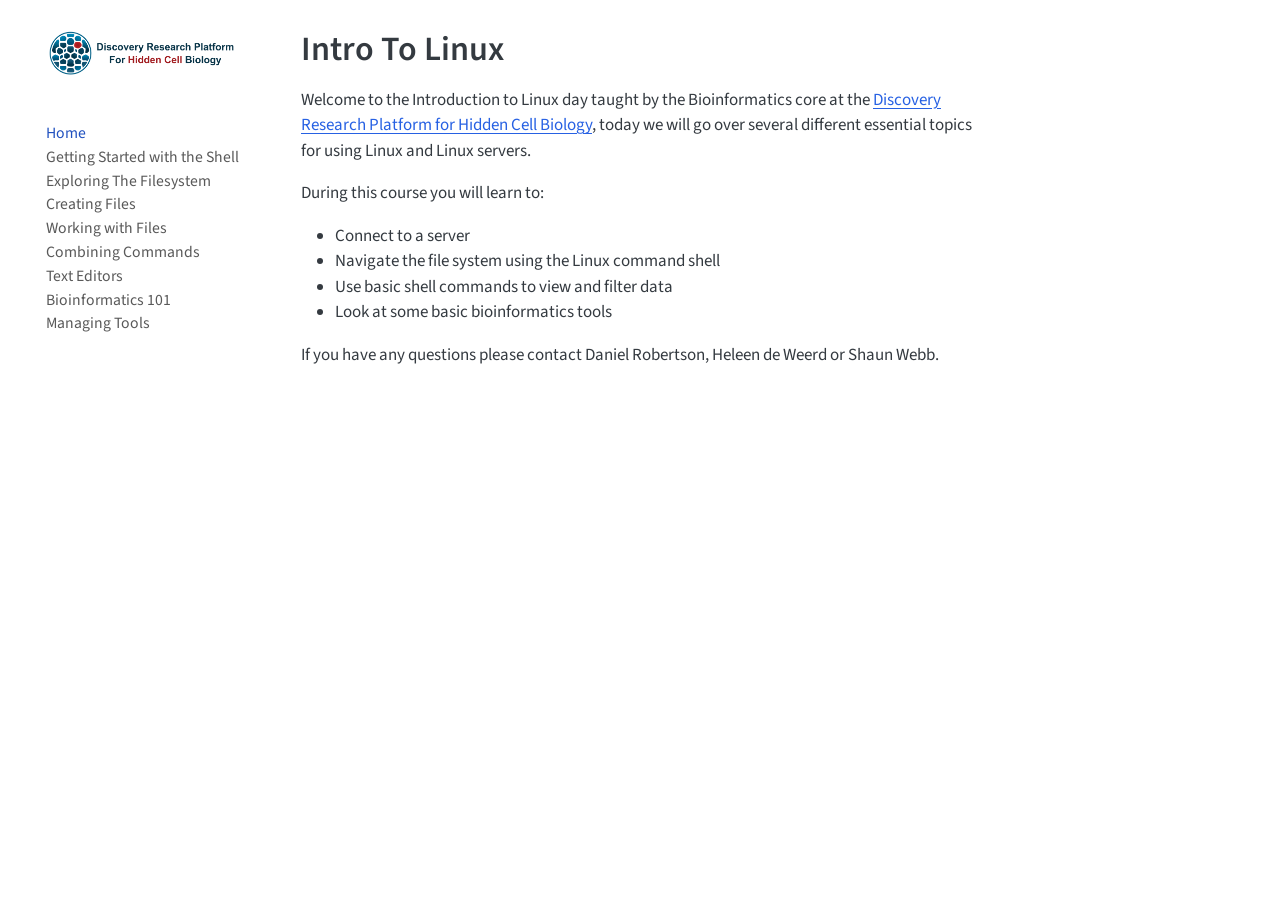
==== docs/index.html @ 67fffc0b "Initial commit" ====
<!DOCTYPE html>
<html xmlns="http://www.w3.org/1999/xhtml" lang="en" xml:lang="en"><head>

<meta charset="utf-8">
<meta name="generator" content="quarto-1.9.38">

<meta name="viewport" content="width=device-width, initial-scale=1.0, user-scalable=yes">


<title>Intro To Linux – Introduction to Linux</title>
<style>
/* Default styles provided by pandoc.
** See https://pandoc.org/MANUAL.html#variables-for-html for config info.
*/
code{white-space: pre-wrap;}
span.smallcaps{font-variant: small-caps;}
div.columns{display: flex; gap: min(4vw, 1.5em);}
div.column{flex: auto; overflow-x: auto;}
div.hanging-indent{margin-left: 1.5em; text-indent: -1.5em;}
ul.task-list{list-style: none;}
ul.task-list li input[type="checkbox"] {
  width: 0.8em;
  margin: 0 0.8em 0.2em -1em; /* quarto-specific, see https://github.com/quarto-dev/quarto-cli/issues/4556 */ 
  vertical-align: middle;
}
</style>


<script src="site_libs/quarto-nav/quarto-nav.js"></script>
<script src="site_libs/quarto-nav/headroom.min.js"></script>
<script src="site_libs/clipboard/clipboard.min.js"></script>
<script src="site_libs/quarto-search/autocomplete.umd.js"></script>
<script src="site_libs/quarto-search/fuse.min.js"></script>
<script src="site_libs/quarto-search/quarto-search.js"></script>
<meta name="quarto:offset" content="./">
<link href="./images/DRP_banner_transparent2.png" rel="icon" type="image/png">
<script src="site_libs/quarto-html/quarto.js" type="module"></script>
<script src="site_libs/quarto-html/tabsets/tabsets.js" type="module"></script>
<script src="site_libs/quarto-html/popper.min.js"></script>
<script src="site_libs/quarto-html/tippy.umd.min.js"></script>
<script src="site_libs/quarto-html/anchor.min.js"></script>
<link href="site_libs/quarto-html/tippy.css" rel="stylesheet">
<link href="site_libs/quarto-html/quarto-syntax-highlighting-15634bcf2e68342d4ad2dfa704d543f6.css" rel="stylesheet" class="quarto-color-scheme" id="quarto-text-highlighting-styles">
<link href="site_libs/quarto-html/quarto-syntax-highlighting-dark-0a6b7249c26820e032cb0bd839ff02b1.css" rel="stylesheet" class="quarto-color-scheme quarto-color-alternate" id="quarto-text-highlighting-styles">
<link href="site_libs/quarto-html/quarto-syntax-highlighting-15634bcf2e68342d4ad2dfa704d543f6.css" rel="stylesheet" class="quarto-color-scheme-extra" id="quarto-text-highlighting-styles">
<script src="site_libs/bootstrap/bootstrap.min.js"></script>
<link href="site_libs/bootstrap/bootstrap-icons.css" rel="stylesheet">
<link href="site_libs/bootstrap/bootstrap-158031087360bce0ff56dc785ce39e06.min.css" rel="stylesheet" append-hash="true" class="quarto-color-scheme" id="quarto-bootstrap" data-mode="light">
<link href="site_libs/bootstrap/bootstrap-dark-158031087360bce0ff56dc785ce39e06.min.css" rel="stylesheet" append-hash="true" class="quarto-color-scheme quarto-color-alternate" id="quarto-bootstrap" data-mode="light">
<link href="site_libs/bootstrap/bootstrap-158031087360bce0ff56dc785ce39e06.min.css" rel="stylesheet" append-hash="true" class="quarto-color-scheme-extra" id="quarto-bootstrap" data-mode="light">
<script id="quarto-search-options" type="application/json">{
  "location": "sidebar",
  "copy-button": false,
  "collapse-after": 3,
  "panel-placement": "start",
  "type": "textbox",
  "limit": 50,
  "keyboard-shortcut": [
    "f",
    "/",
    "s"
  ],
  "show-item-context": false,
  "language": {
    "search-no-results-text": "No results",
    "search-matching-documents-text": "matching documents",
    "search-copy-link-title": "Copy link to search",
    "search-hide-matches-text": "Hide additional matches",
    "search-more-match-text": "more match in this document",
    "search-more-matches-text": "more matches in this document",
    "search-clear-button-title": "Clear",
    "search-text-placeholder": "",
    "search-detached-cancel-button-title": "Cancel",
    "search-submit-button-title": "Submit",
    "search-label": "Search"
  }
}</script>


<link rel="stylesheet" href="challengestyles.css">
</head>

<body class="nav-sidebar floating quarto-light">

<div id="quarto-search-results"></div>
  <header id="quarto-header" class="headroom fixed-top">
  <nav class="quarto-secondary-nav">
    <div class="container-fluid d-flex">
      <button type="button" class="quarto-btn-toggle btn" data-bs-toggle="collapse" role="button" data-bs-target=".quarto-sidebar-collapse-item" aria-controls="quarto-sidebar" aria-expanded="false" aria-label="Toggle sidebar navigation" onclick="if (window.quartoToggleHeadroom) { window.quartoToggleHeadroom(); }">
        <i class="bi bi-layout-text-sidebar-reverse"></i>
      </button>
        <nav class="quarto-page-breadcrumbs" aria-label="breadcrumb"><ol class="breadcrumb"><li class="breadcrumb-item"><a href="./index.html">Home</a></li></ol></nav>
        <a class="flex-grow-1" role="navigation" data-bs-toggle="collapse" data-bs-target=".quarto-sidebar-collapse-item" aria-controls="quarto-sidebar" aria-expanded="false" aria-label="Toggle sidebar navigation" onclick="if (window.quartoToggleHeadroom) { window.quartoToggleHeadroom(); }">      
        </a>
      <button type="button" class="btn quarto-search-button" aria-label="Search" onclick="window.quartoOpenSearch();">
        <i class="bi bi-search"></i>
      </button>
    </div>
  </nav>
</header>
<!-- content -->
<div id="quarto-content" class="quarto-container page-columns page-rows-contents page-layout-article">
<!-- sidebar -->
  <nav id="quarto-sidebar" class="sidebar collapse collapse-horizontal quarto-sidebar-collapse-item sidebar-navigation floating overflow-auto">
    <div class="pt-lg-2 mt-2 text-left sidebar-header">
      <a href="./index.html" class="sidebar-logo-link">
      <img src="./images/DRP_banner_transparent2.png" alt="" class="sidebar-logo light-content py-0 d-lg-inline d-none">
      <img src="./images/DRP_banner_transparent2.png" alt="" class="sidebar-logo dark-content py-0 d-lg-inline d-none">
      </a>
      </div>
        <div class="mt-2 flex-shrink-0 align-items-center">
        <div class="sidebar-search">
        <div id="quarto-search" class="" title="Search"></div>
        </div>
        </div>
    <div class="sidebar-menu-container"> 
    <ul class="list-unstyled mt-1">
        <li class="sidebar-item">
  <div class="sidebar-item-container"> 
  <a href="./index.html" class="sidebar-item-text sidebar-link active">
 <span class="menu-text">Home</span></a>
  </div>
</li>
        <li class="sidebar-item">
  <div class="sidebar-item-container"> 
  <a href="./01_Shell.html" class="sidebar-item-text sidebar-link">
 <span class="menu-text">Getting Started with the Shell</span></a>
  </div>
</li>
        <li class="sidebar-item">
  <div class="sidebar-item-container"> 
  <a href="./02_Exploration.html" class="sidebar-item-text sidebar-link">
 <span class="menu-text">Exploring The Filesystem</span></a>
  </div>
</li>
        <li class="sidebar-item">
  <div class="sidebar-item-container"> 
  <a href="./03_Creation.html" class="sidebar-item-text sidebar-link">
 <span class="menu-text">Creating Files</span></a>
  </div>
</li>
        <li class="sidebar-item">
  <div class="sidebar-item-container"> 
  <a href="./04_Files.html" class="sidebar-item-text sidebar-link">
 <span class="menu-text">Working with Files</span></a>
  </div>
</li>
        <li class="sidebar-item">
  <div class="sidebar-item-container"> 
  <a href="./05_Combination.html" class="sidebar-item-text sidebar-link">
 <span class="menu-text">Combining Commands</span></a>
  </div>
</li>
        <li class="sidebar-item">
  <div class="sidebar-item-container"> 
  <a href="./05.5_Text_editors.html" class="sidebar-item-text sidebar-link">
 <span class="menu-text">Text Editors</span></a>
  </div>
</li>
        <li class="sidebar-item">
  <div class="sidebar-item-container"> 
  <a href="./06_Bioinformatics.html" class="sidebar-item-text sidebar-link">
 <span class="menu-text">Bioinformatics 101</span></a>
  </div>
</li>
        <li class="sidebar-item">
  <div class="sidebar-item-container"> 
  <a href="./07_Installation.html" class="sidebar-item-text sidebar-link">
 <span class="menu-text">Managing Tools</span></a>
  </div>
</li>
    </ul>
    </div>
</nav>
<div id="quarto-sidebar-glass" class="quarto-sidebar-collapse-item" data-bs-toggle="collapse" data-bs-target=".quarto-sidebar-collapse-item"></div>
<!-- margin-sidebar -->
    <div id="quarto-margin-sidebar" class="sidebar margin-sidebar zindex-bottom">
        
    </div>
<!-- main -->
<main class="content" id="quarto-document-content">

<header id="title-block-header" class="quarto-title-block default">
<div class="quarto-title">
<h1 class="title">Intro To Linux</h1>
</div>



<div class="quarto-title-meta">

    
  
    
  </div>
  


</header>


<p>Welcome to the Introduction to Linux day taught by the Bioinformatics core at the <a href="https://biology.ed.ac.uk/drp">Discovery Research Platform for Hidden Cell Biology</a>, today we will go over several different essential topics for using Linux and Linux servers.</p>
<p>During this course you will learn to:</p>
<ul>
<li>Connect to a server</li>
<li>Navigate the file system using the Linux command shell</li>
<li>Use basic shell commands to view and filter data</li>
<li>Look at some basic bioinformatics tools</li>
</ul>
<p>If you have any questions please contact Daniel Robertson, Heleen de Weerd or Shaun Webb.</p>



</main> <!-- /main -->
<script id="quarto-html-after-body" type="application/javascript">
  window.document.addEventListener("DOMContentLoaded", function (event) {
    const icon = "";
    const anchorJS = new window.AnchorJS();
    anchorJS.options = {
      placement: 'right',
      icon: icon
    };
    anchorJS.add('.anchored');
    const isCodeAnnotation = (el) => {
      for (const clz of el.classList) {
        if (clz.startsWith('code-annotation-')) {                     
          return true;
        }
      }
      return false;
    }
    const onCopySuccess = function(e) {
      // button target
      const button = e.trigger;
      // don't keep focus
      button.blur();
      // flash "checked"
      button.classList.add('code-copy-button-checked');
      var currentTitle = button.getAttribute("title");
      button.setAttribute("title", "Copied!");
      let tooltip;
      if (window.bootstrap) {
        button.setAttribute("data-bs-toggle", "tooltip");
        button.setAttribute("data-bs-placement", "left");
        button.setAttribute("data-bs-title", "Copied!");
        tooltip = new bootstrap.Tooltip(button, 
          { trigger: "manual", 
            customClass: "code-copy-button-tooltip",
            offset: [0, -8]});
        tooltip.show();    
      }
      setTimeout(function() {
        if (tooltip) {
          tooltip.hide();
          button.removeAttribute("data-bs-title");
          button.removeAttribute("data-bs-toggle");
          button.removeAttribute("data-bs-placement");
        }
        button.setAttribute("title", currentTitle);
        button.classList.remove('code-copy-button-checked');
      }, 1000);
      // clear code selection
      e.clearSelection();
    }
    const getTextToCopy = function(trigger) {
      const outerScaffold = trigger.parentElement.cloneNode(true);
      const codeEl = outerScaffold.querySelector('code');
      for (const childEl of codeEl.children) {
        if (isCodeAnnotation(childEl)) {
          childEl.remove();
        }
      }
      return codeEl.innerText;
    }
    const clipboard = new window.ClipboardJS('.code-copy-button:not([data-in-quarto-modal])', {
      text: getTextToCopy
    });
    clipboard.on('success', onCopySuccess);
    if (window.document.getElementById('quarto-embedded-source-code-modal')) {
      const clipboardModal = new window.ClipboardJS('.code-copy-button[data-in-quarto-modal]', {
        text: getTextToCopy,
        container: window.document.getElementById('quarto-embedded-source-code-modal')
      });
      clipboardModal.on('success', onCopySuccess);
    }
      var localhostRegex = new RegExp(/^(?:http|https):\/\/localhost\:?[0-9]*\//);
      var mailtoRegex = new RegExp(/^mailto:/);
        var filterRegex = new RegExp('/' + window.location.host + '/');
      var isInternal = (href) => {
          return filterRegex.test(href) || localhostRegex.test(href) || mailtoRegex.test(href);
      }
      // Inspect non-navigation links and adorn them if external
     var links = window.document.querySelectorAll('a[href]:not(.nav-link):not(.navbar-brand):not(.toc-action):not(.sidebar-link):not(.sidebar-item-toggle):not(.pagination-link):not(.no-external):not([aria-hidden]):not(.dropdown-item):not(.quarto-navigation-tool):not(.about-link)');
      for (var i=0; i<links.length; i++) {
        const link = links[i];
        if (!isInternal(link.href)) {
          // undo the damage that might have been done by quarto-nav.js in the case of
          // links that we want to consider external
          if (link.dataset.originalHref !== undefined) {
            link.href = link.dataset.originalHref;
          }
            // target, if specified
            link.setAttribute("target", "_blank");
            if (link.getAttribute("rel") === null) {
              link.setAttribute("rel", "noopener");
            }
        }
      }
    function tippyHover(el, contentFn, onTriggerFn, onUntriggerFn) {
      const config = {
        allowHTML: true,
        maxWidth: 500,
        delay: 100,
        arrow: false,
        appendTo: function(el) {
            return el.parentElement;
        },
        interactive: true,
        interactiveBorder: 10,
        theme: 'quarto',
        placement: 'bottom-start',
      };
      if (contentFn) {
        config.content = contentFn;
      }
      if (onTriggerFn) {
        config.onTrigger = onTriggerFn;
      }
      if (onUntriggerFn) {
        config.onUntrigger = onUntriggerFn;
      }
      window.tippy(el, config); 
    }
    const noterefs = window.document.querySelectorAll('a[role="doc-noteref"]');
    for (var i=0; i<noterefs.length; i++) {
      const ref = noterefs[i];
      tippyHover(ref, function() {
        // use id or data attribute instead here
        let href = ref.getAttribute('data-footnote-href') || ref.getAttribute('href');
        try { href = new URL(href).hash; } catch {}
        const id = href.replace(/^#\/?/, "");
        const note = window.document.getElementById(id);
        if (note) {
          return note.innerHTML;
        } else {
          return "";
        }
      });
    }
    const xrefs = window.document.querySelectorAll('a.quarto-xref');
    const processXRef = (id, note) => {
      // Strip column container classes
      const stripColumnClz = (el) => {
        el.classList.remove("page-full", "page-columns");
        if (el.children) {
          for (const child of el.children) {
            stripColumnClz(child);
          }
        }
      }
      stripColumnClz(note)
      if (id === null || id.startsWith('sec-')) {
        // Special case sections, only their first couple elements
        const container = document.createElement("div");
        if (note.children && note.children.length > 2) {
          container.appendChild(note.children[0].cloneNode(true));
          for (let i = 1; i < note.children.length; i++) {
            const child = note.children[i];
            if (child.tagName === "P" && child.innerText === "") {
              continue;
            } else {
              container.appendChild(child.cloneNode(true));
              break;
            }
          }
          if (window.Quarto?.typesetMath) {
            window.Quarto.typesetMath(container);
          }
          return container.innerHTML
        } else {
          if (window.Quarto?.typesetMath) {
            window.Quarto.typesetMath(note);
          }
          return note.innerHTML;
        }
      } else {
        // Remove any anchor links if they are present
        const anchorLink = note.querySelector('a.anchorjs-link');
        if (anchorLink) {
          anchorLink.remove();
        }
        if (window.Quarto?.typesetMath) {
          window.Quarto.typesetMath(note);
        }
        if (note.classList.contains("callout")) {
          return note.outerHTML;
        } else {
          return note.innerHTML;
        }
      }
    }
    for (var i=0; i<xrefs.length; i++) {
      const xref = xrefs[i];
      tippyHover(xref, undefined, function(instance) {
        instance.disable();
        let url = xref.getAttribute('href');
        let hash = undefined; 
        if (url.startsWith('#')) {
          hash = url;
        } else {
          try { hash = new URL(url).hash; } catch {}
        }
        if (hash) {
          const id = hash.replace(/^#\/?/, "");
          const note = window.document.getElementById(id);
          if (note !== null) {
            try {
              const html = processXRef(id, note.cloneNode(true));
              instance.setContent(html);
            } finally {
              instance.enable();
              instance.show();
            }
          } else {
            // See if we can fetch this
            fetch(url.split('#')[0])
            .then(res => res.text())
            .then(html => {
              const parser = new DOMParser();
              const htmlDoc = parser.parseFromString(html, "text/html");
              const note = htmlDoc.getElementById(id);
              if (note !== null) {
                const html = processXRef(id, note);
                instance.setContent(html);
              } 
            }).finally(() => {
              instance.enable();
              instance.show();
            });
          }
        } else {
          // See if we can fetch a full url (with no hash to target)
          // This is a special case and we should probably do some content thinning / targeting
          fetch(url)
          .then(res => res.text())
          .then(html => {
            const parser = new DOMParser();
            const htmlDoc = parser.parseFromString(html, "text/html");
            const note = htmlDoc.querySelector('main.content');
            if (note !== null) {
              // This should only happen for chapter cross references
              // (since there is no id in the URL)
              // remove the first header
              if (note.children.length > 0 && note.children[0].tagName === "HEADER") {
                note.children[0].remove();
              }
              const html = processXRef(null, note);
              instance.setContent(html);
            } 
          }).finally(() => {
            instance.enable();
            instance.show();
          });
        }
      }, function(instance) {
      });
    }
        let selectedAnnoteEl;
        const selectorForAnnotation = ( cell, annotation) => {
          let cellAttr = 'data-code-cell="' + cell + '"';
          let lineAttr = 'data-code-annotation="' +  annotation + '"';
          const selector = 'span[' + cellAttr + '][' + lineAttr + ']';
          return selector;
        }
        const selectCodeLines = (annoteEl) => {
          const doc = window.document;
          const targetCell = annoteEl.getAttribute("data-target-cell");
          const targetAnnotation = annoteEl.getAttribute("data-target-annotation");
          const annoteSpan = window.document.querySelector(selectorForAnnotation(targetCell, targetAnnotation));
          const lines = annoteSpan.getAttribute("data-code-lines").split(",");
          const lineIds = lines.map((line) => {
            return targetCell + "-" + line;
          })
          let top = null;
          let height = null;
          let parent = null;
          if (lineIds.length > 0) {
              //compute the position of the single el (top and bottom and make a div)
              const el = window.document.getElementById(lineIds[0]);
              top = el.offsetTop;
              height = el.offsetHeight;
              parent = el.parentElement.parentElement;
            if (lineIds.length > 1) {
              const lastEl = window.document.getElementById(lineIds[lineIds.length - 1]);
              const bottom = lastEl.offsetTop + lastEl.offsetHeight;
              height = bottom - top;
            }
            if (top !== null && height !== null && parent !== null) {
              // cook up a div (if necessary) and position it 
              let div = window.document.getElementById("code-annotation-line-highlight");
              if (div === null) {
                div = window.document.createElement("div");
                div.setAttribute("id", "code-annotation-line-highlight");
                div.style.position = 'absolute';
                parent.appendChild(div);
              }
              div.style.top = top - 2 + "px";
              div.style.height = height + 4 + "px";
              div.style.left = 0;
              let gutterDiv = window.document.getElementById("code-annotation-line-highlight-gutter");
              if (gutterDiv === null) {
                gutterDiv = window.document.createElement("div");
                gutterDiv.setAttribute("id", "code-annotation-line-highlight-gutter");
                gutterDiv.style.position = 'absolute';
                const codeCell = window.document.getElementById(targetCell);
                const gutter = codeCell.querySelector('.code-annotation-gutter');
                gutter.appendChild(gutterDiv);
              }
              gutterDiv.style.top = top - 2 + "px";
              gutterDiv.style.height = height + 4 + "px";
            }
            selectedAnnoteEl = annoteEl;
          }
        };
        const unselectCodeLines = () => {
          const elementsIds = ["code-annotation-line-highlight", "code-annotation-line-highlight-gutter"];
          elementsIds.forEach((elId) => {
            const div = window.document.getElementById(elId);
            if (div) {
              div.remove();
            }
          });
          selectedAnnoteEl = undefined;
        };
          // Handle positioning of the toggle
      window.addEventListener(
        "resize",
        throttle(() => {
          elRect = undefined;
          if (selectedAnnoteEl) {
            selectCodeLines(selectedAnnoteEl);
          }
        }, 10)
      );
      function throttle(fn, ms) {
      let throttle = false;
      let timer;
        return (...args) => {
          if(!throttle) { // first call gets through
              fn.apply(this, args);
              throttle = true;
          } else { // all the others get throttled
              if(timer) clearTimeout(timer); // cancel #2
              timer = setTimeout(() => {
                fn.apply(this, args);
                timer = throttle = false;
              }, ms);
          }
        };
      }
        // Attach click handler to the DT
        const annoteDls = window.document.querySelectorAll('dt[data-target-cell]');
        for (const annoteDlNode of annoteDls) {
          annoteDlNode.addEventListener('click', (event) => {
            const clickedEl = event.target;
            if (clickedEl !== selectedAnnoteEl) {
              unselectCodeLines();
              const activeEl = window.document.querySelector('dt[data-target-cell].code-annotation-active');
              if (activeEl) {
                activeEl.classList.remove('code-annotation-active');
              }
              selectCodeLines(clickedEl);
              clickedEl.classList.add('code-annotation-active');
            } else {
              // Unselect the line
              unselectCodeLines();
              clickedEl.classList.remove('code-annotation-active');
            }
          });
        }
    const findCites = (el) => {
      const parentEl = el.parentElement;
      if (parentEl) {
        const cites = parentEl.dataset.cites;
        if (cites) {
          return {
            el,
            cites: cites.split(' ')
          };
        } else {
          return findCites(el.parentElement)
        }
      } else {
        return undefined;
      }
    };
    var bibliorefs = window.document.querySelectorAll('a[role="doc-biblioref"]');
    for (var i=0; i<bibliorefs.length; i++) {
      const ref = bibliorefs[i];
      const citeInfo = findCites(ref);
      if (citeInfo) {
        tippyHover(citeInfo.el, function() {
          var popup = window.document.createElement('div');
          citeInfo.cites.forEach(function(cite) {
            var citeDiv = window.document.createElement('div');
            citeDiv.classList.add('hanging-indent');
            citeDiv.classList.add('csl-entry');
            var biblioDiv = window.document.getElementById('ref-' + cite);
            if (biblioDiv) {
              citeDiv.innerHTML = biblioDiv.innerHTML;
            }
            popup.appendChild(citeDiv);
          });
          return popup.innerHTML;
        });
      }
    }
  });
  </script>
</div> <!-- /content -->




</body></html>
---- docs/site_libs/quarto-html/tippy.css ----
.tippy-box[data-animation=fade][data-state=hidden]{opacity:0}[data-tippy-root]{max-width:calc(100vw - 10px)}.tippy-box{position:relative;background-color:#333;color:#fff;border-radius:4px;font-size:14px;line-height:1.4;white-space:normal;outline:0;transition-property:transform,visibility,opacity}.tippy-box[data-placement^=top]>.tippy-arrow{bottom:0}.tippy-box[data-placement^=top]>.tippy-arrow:before{bottom:-7px;left:0;border-width:8px 8px 0;border-top-color:initial;transform-origin:center top}.tippy-box[data-placement^=bottom]>.tippy-arrow{top:0}.tippy-box[data-placement^=bottom]>.tippy-arrow:before{top:-7px;left:0;border-width:0 8px 8px;border-bottom-color:initial;transform-origin:center bottom}.tippy-box[data-placement^=left]>.tippy-arrow{right:0}.tippy-box[data-placement^=left]>.tippy-arrow:before{border-width:8px 0 8px 8px;border-left-color:initial;right:-7px;transform-origin:center left}.tippy-box[data-placement^=right]>.tippy-arrow{left:0}.tippy-box[data-placement^=right]>.tippy-arrow:before{left:-7px;border-width:8px 8px 8px 0;border-right-color:initial;transform-origin:center right}.tippy-box[data-inertia][data-state=visible]{transition-timing-function:cubic-bezier(.54,1.5,.38,1.11)}.tippy-arrow{width:16px;height:16px;color:#333}.tippy-arrow:before{content:"";position:absolute;border-color:transparent;border-style:solid}.tippy-content{position:relative;padding:5px 9px;z-index:1}
---- docs/site_libs/quarto-html/quarto-syntax-highlighting-15634bcf2e68342d4ad2dfa704d543f6.css ----
/* quarto syntax highlight colors */
:root {
  --quarto-hl-ot-color: #003B4F;
  --quarto-hl-at-color: #657422;
  --quarto-hl-ss-color: #20794D;
  --quarto-hl-an-color: #5E5E5E;
  --quarto-hl-fu-color: #4758AB;
  --quarto-hl-st-color: #20794D;
  --quarto-hl-cf-color: #003B4F;
  --quarto-hl-op-color: #5E5E5E;
  --quarto-hl-er-color: #AD0000;
  --quarto-hl-bn-color: #AD0000;
  --quarto-hl-al-color: #AD0000;
  --quarto-hl-va-color: #111111;
  --quarto-hl-bu-color: inherit;
  --quarto-hl-ex-color: inherit;
  --quarto-hl-pp-color: #AD0000;
  --quarto-hl-in-color: #5E5E5E;
  --quarto-hl-vs-color: #20794D;
  --quarto-hl-wa-color: #5E5E5E;
  --quarto-hl-do-color: #5E5E5E;
  --quarto-hl-im-color: #00769E;
  --quarto-hl-ch-color: #20794D;
  --quarto-hl-dt-color: #AD0000;
  --quarto-hl-fl-color: #AD0000;
  --quarto-hl-co-color: #5E5E5E;
  --quarto-hl-cv-color: #5E5E5E;
  --quarto-hl-cn-color: #8f5902;
  --quarto-hl-sc-color: #5E5E5E;
  --quarto-hl-dv-color: #AD0000;
  --quarto-hl-kw-color: #003B4F;
}

/* other quarto variables */
:root {
  --quarto-font-monospace: SFMono-Regular, Menlo, Monaco, Consolas, "Liberation Mono", "Courier New", monospace;
}

/* syntax highlight based on Pandoc's rules */
pre > code.sourceCode > span {
  color: #003B4F;
}

code.sourceCode > span {
  color: #003B4F;
}

div.sourceCode,
div.sourceCode pre.sourceCode {
  color: #003B4F;
}

/* Normal */
code span {
  color: #003B4F;
}

/* Alert */
code span.al {
  color: #AD0000;
  font-style: inherit;
}

/* Annotation */
code span.an {
  color: #5E5E5E;
  font-style: inherit;
}

/* Attribute */
code span.at {
  color: #657422;
  font-style: inherit;
}

/* BaseN */
code span.bn {
  color: #AD0000;
  font-style: inherit;
}

/* BuiltIn */
code span.bu {
  font-style: inherit;
}

/* ControlFlow */
code span.cf {
  color: #003B4F;
  font-weight: bold;
  font-style: inherit;
}

/* Char */
code span.ch {
  color: #20794D;
  font-style: inherit;
}

/* Constant */
code span.cn {
  color: #8f5902;
  font-style: inherit;
}

/* Comment */
code span.co {
  color: #5E5E5E;
  font-style: inherit;
}

/* CommentVar */
code span.cv {
  color: #5E5E5E;
  font-style: italic;
}

/* Documentation */
code span.do {
  color: #5E5E5E;
  font-style: italic;
}

/* DataType */
code span.dt {
  color: #AD0000;
  font-style: inherit;
}

/* DecVal */
code span.dv {
  color: #AD0000;
  font-style: inherit;
}

/* Error */
code span.er {
  color: #AD0000;
  font-style: inherit;
}

/* Extension */
code span.ex {
  font-style: inherit;
}

/* Float */
code span.fl {
  color: #AD0000;
  font-style: inherit;
}

/* Function */
code span.fu {
  color: #4758AB;
  font-style: inherit;
}

/* Import */
code span.im {
  color: #00769E;
  font-style: inherit;
}

/* Information */
code span.in {
  color: #5E5E5E;
  font-style: inherit;
}

/* Keyword */
code span.kw {
  color: #003B4F;
  font-weight: bold;
  font-style: inherit;
}

/* Operator */
code span.op {
  color: #5E5E5E;
  font-style: inherit;
}

/* Other */
code span.ot {
  color: #003B4F;
  font-style: inherit;
}

/* Preprocessor */
code span.pp {
  color: #AD0000;
  font-style: inherit;
}

/* SpecialChar */
code span.sc {
  color: #5E5E5E;
  font-style: inherit;
}

/* SpecialString */
code span.ss {
  color: #20794D;
  font-style: inherit;
}

/* String */
code span.st {
  color: #20794D;
  font-style: inherit;
}

/* Variable */
code span.va {
  color: #111111;
  font-style: inherit;
}

/* VerbatimString */
code span.vs {
  color: #20794D;
  font-style: inherit;
}

/* Warning */
code span.wa {
  color: #5E5E5E;
  font-style: italic;
}

.prevent-inlining {
  content: "</";
}

/*# sourceMappingURL=f23921c56f73e400b49028c9186a1aa0.css.map */
---- docs/site_libs/quarto-html/quarto-syntax-highlighting-dark-0a6b7249c26820e032cb0bd839ff02b1.css ----
/* quarto syntax highlight colors */
:root {
  --quarto-hl-al-color: #f07178;
  --quarto-hl-an-color: #d4d0ab;
  --quarto-hl-at-color: #00e0e0;
  --quarto-hl-bn-color: #d4d0ab;
  --quarto-hl-bu-color: #abe338;
  --quarto-hl-ch-color: #abe338;
  --quarto-hl-co-color: #f8f8f2;
  --quarto-hl-cv-color: #ffd700;
  --quarto-hl-cn-color: #ffd700;
  --quarto-hl-cf-color: #ffa07a;
  --quarto-hl-dt-color: #ffa07a;
  --quarto-hl-dv-color: #d4d0ab;
  --quarto-hl-do-color: #f8f8f2;
  --quarto-hl-er-color: #f07178;
  --quarto-hl-ex-color: #00e0e0;
  --quarto-hl-fl-color: #d4d0ab;
  --quarto-hl-fu-color: #ffa07a;
  --quarto-hl-im-color: #abe338;
  --quarto-hl-in-color: #d4d0ab;
  --quarto-hl-kw-color: #ffa07a;
  --quarto-hl-op-color: #ffa07a;
  --quarto-hl-ot-color: #00e0e0;
  --quarto-hl-pp-color: #dcc6e0;
  --quarto-hl-re-color: #00e0e0;
  --quarto-hl-sc-color: #abe338;
  --quarto-hl-ss-color: #abe338;
  --quarto-hl-st-color: #abe338;
  --quarto-hl-va-color: #00e0e0;
  --quarto-hl-vs-color: #abe338;
  --quarto-hl-wa-color: #dcc6e0;
}

/* other quarto variables */
:root {
  --quarto-font-monospace: SFMono-Regular, Menlo, Monaco, Consolas, "Liberation Mono", "Courier New", monospace;
}

/* syntax highlight based on Pandoc's rules */
pre > code.sourceCode > span {
  color: #f8f8f2;
}

code.sourceCode > span {
  color: #f8f8f2;
}

div.sourceCode,
div.sourceCode pre.sourceCode {
  color: #f8f8f2;
}

/* Normal */
code span {
  color: #f8f8f2;
}

/* Alert */
code span.al {
  color: #f07178;
}

/* Annotation */
code span.an {
  color: #d4d0ab;
}

/* Attribute */
code span.at {
  color: #00e0e0;
}

/* BaseN */
code span.bn {
  color: #d4d0ab;
}

/* BuiltIn */
code span.bu {
  color: #abe338;
}

/* ControlFlow */
code span.cf {
  font-weight: bold;
  color: #ffa07a;
}

/* Char */
code span.ch {
  color: #abe338;
}

/* Constant */
code span.cn {
  color: #ffd700;
}

/* Comment */
code span.co {
  font-style: italic;
  color: #f8f8f2;
}

/* CommentVar */
code span.cv {
  color: #ffd700;
}

/* Documentation */
code span.do {
  color: #f8f8f2;
}

/* DataType */
code span.dt {
  color: #ffa07a;
}

/* DecVal */
code span.dv {
  color: #d4d0ab;
}

/* Error */
code span.er {
  color: #f07178;
  text-decoration: underline;
}

/* Extension */
code span.ex {
  font-weight: bold;
  color: #00e0e0;
}

/* Float */
code span.fl {
  color: #d4d0ab;
}

/* Function */
code span.fu {
  color: #ffa07a;
}

/* Import */
code span.im {
  color: #abe338;
}

/* Information */
code span.in {
  color: #d4d0ab;
}

/* Keyword */
code span.kw {
  font-weight: bold;
  color: #ffa07a;
}

/* Operator */
code span.op {
  color: #ffa07a;
}

/* Other */
code span.ot {
  color: #00e0e0;
}

/* Preprocessor */
code span.pp {
  color: #dcc6e0;
}

/* RegionMarker */
code span.re {
  background-color: #f8f8f2;
  color: #00e0e0;
}

/* SpecialChar */
code span.sc {
  color: #abe338;
}

/* SpecialString */
code span.ss {
  color: #abe338;
}

/* String */
code span.st {
  color: #abe338;
}

/* Variable */
code span.va {
  color: #00e0e0;
}

/* VerbatimString */
code span.vs {
  color: #abe338;
}

/* Warning */
code span.wa {
  color: #dcc6e0;
}

.prevent-inlining {
  content: "</";
}

/*# sourceMappingURL=175367c052bafc98bd680af3479823f0.css.map */
---- docs/site_libs/quarto-html/quarto-syntax-highlighting-15634bcf2e68342d4ad2dfa704d543f6.css ----
/* quarto syntax highlight colors */
:root {
  --quarto-hl-ot-color: #003B4F;
  --quarto-hl-at-color: #657422;
  --quarto-hl-ss-color: #20794D;
  --quarto-hl-an-color: #5E5E5E;
  --quarto-hl-fu-color: #4758AB;
  --quarto-hl-st-color: #20794D;
  --quarto-hl-cf-color: #003B4F;
  --quarto-hl-op-color: #5E5E5E;
  --quarto-hl-er-color: #AD0000;
  --quarto-hl-bn-color: #AD0000;
  --quarto-hl-al-color: #AD0000;
  --quarto-hl-va-color: #111111;
  --quarto-hl-bu-color: inherit;
  --quarto-hl-ex-color: inherit;
  --quarto-hl-pp-color: #AD0000;
  --quarto-hl-in-color: #5E5E5E;
  --quarto-hl-vs-color: #20794D;
  --quarto-hl-wa-color: #5E5E5E;
  --quarto-hl-do-color: #5E5E5E;
  --quarto-hl-im-color: #00769E;
  --quarto-hl-ch-color: #20794D;
  --quarto-hl-dt-color: #AD0000;
  --quarto-hl-fl-color: #AD0000;
  --quarto-hl-co-color: #5E5E5E;
  --quarto-hl-cv-color: #5E5E5E;
  --quarto-hl-cn-color: #8f5902;
  --quarto-hl-sc-color: #5E5E5E;
  --quarto-hl-dv-color: #AD0000;
  --quarto-hl-kw-color: #003B4F;
}

/* other quarto variables */
:root {
  --quarto-font-monospace: SFMono-Regular, Menlo, Monaco, Consolas, "Liberation Mono", "Courier New", monospace;
}

/* syntax highlight based on Pandoc's rules */
pre > code.sourceCode > span {
  color: #003B4F;
}

code.sourceCode > span {
  color: #003B4F;
}

div.sourceCode,
div.sourceCode pre.sourceCode {
  color: #003B4F;
}

/* Normal */
code span {
  color: #003B4F;
}

/* Alert */
code span.al {
  color: #AD0000;
  font-style: inherit;
}

/* Annotation */
code span.an {
  color: #5E5E5E;
  font-style: inherit;
}

/* Attribute */
code span.at {
  color: #657422;
  font-style: inherit;
}

/* BaseN */
code span.bn {
  color: #AD0000;
  font-style: inherit;
}

/* BuiltIn */
code span.bu {
  font-style: inherit;
}

/* ControlFlow */
code span.cf {
  color: #003B4F;
  font-weight: bold;
  font-style: inherit;
}

/* Char */
code span.ch {
  color: #20794D;
  font-style: inherit;
}

/* Constant */
code span.cn {
  color: #8f5902;
  font-style: inherit;
}

/* Comment */
code span.co {
  color: #5E5E5E;
  font-style: inherit;
}

/* CommentVar */
code span.cv {
  color: #5E5E5E;
  font-style: italic;
}

/* Documentation */
code span.do {
  color: #5E5E5E;
  font-style: italic;
}

/* DataType */
code span.dt {
  color: #AD0000;
  font-style: inherit;
}

/* DecVal */
code span.dv {
  color: #AD0000;
  font-style: inherit;
}

/* Error */
code span.er {
  color: #AD0000;
  font-style: inherit;
}

/* Extension */
code span.ex {
  font-style: inherit;
}

/* Float */
code span.fl {
  color: #AD0000;
  font-style: inherit;
}

/* Function */
code span.fu {
  color: #4758AB;
  font-style: inherit;
}

/* Import */
code span.im {
  color: #00769E;
  font-style: inherit;
}

/* Information */
code span.in {
  color: #5E5E5E;
  font-style: inherit;
}

/* Keyword */
code span.kw {
  color: #003B4F;
  font-weight: bold;
  font-style: inherit;
}

/* Operator */
code span.op {
  color: #5E5E5E;
  font-style: inherit;
}

/* Other */
code span.ot {
  color: #003B4F;
  font-style: inherit;
}

/* Preprocessor */
code span.pp {
  color: #AD0000;
  font-style: inherit;
}

/* SpecialChar */
code span.sc {
  color: #5E5E5E;
  font-style: inherit;
}

/* SpecialString */
code span.ss {
  color: #20794D;
  font-style: inherit;
}

/* String */
code span.st {
  color: #20794D;
  font-style: inherit;
}

/* Variable */
code span.va {
  color: #111111;
  font-style: inherit;
}

/* VerbatimString */
code span.vs {
  color: #20794D;
  font-style: inherit;
}

/* Warning */
code span.wa {
  color: #5E5E5E;
  font-style: italic;
}

.prevent-inlining {
  content: "</";
}

/*# sourceMappingURL=f23921c56f73e400b49028c9186a1aa0.css.map */
---- docs/challengestyles.css ----
.key-points {
  padding: 1em;
  background: #587e76;
  color: white;
  border: 2px;
  border-radius: 2px;
}

.challenge {
  padding: 1em;
  background: #667292;
  color: white;
  border: 2px;
  border-radius: 2px;
}

.exercise {
  padding: 1em;
  background: #6b2c37;
  color: white;
  border: 2px;
  border-radius: 2px;
}
.solution {
  padding: 1em;
  background: white;
  color: black;
  border: 2px solid #87bdd8;
  border-radius: 2px;
}

details > summary {
  color: white;
}
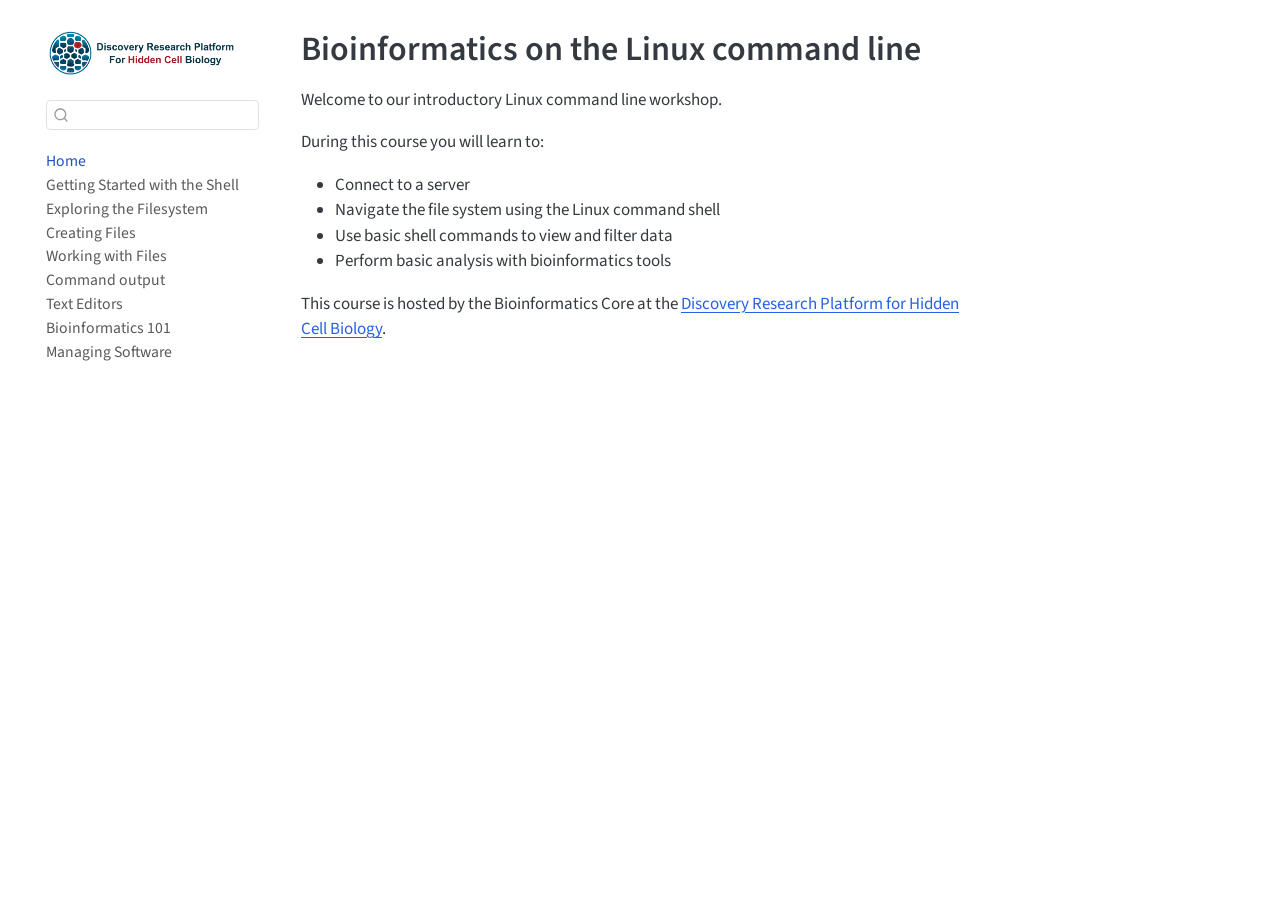
==== commit bfecbf1e: "Shaun's updates" ====
--- a/docs/index.html
+++ b/docs/index.html
@@ -2,12 +2,12 @@
 <html xmlns="http://www.w3.org/1999/xhtml" lang="en" xml:lang="en"><head>
 
 <meta charset="utf-8">
-<meta name="generator" content="quarto-1.9.38">
+<meta name="generator" content="quarto-1.9.37">
 
 <meta name="viewport" content="width=device-width, initial-scale=1.0, user-scalable=yes">
 
 
-<title>Intro To Linux – Introduction to Linux</title>
+<title>Bioinformatics on the Linux command line – Introduction to Linux</title>
 <style>
 /* Default styles provided by pandoc.
 ** See https://pandoc.org/MANUAL.html#variables-for-html for config info.
@@ -40,9 +40,9 @@
 <script src="site_libs/quarto-html/tippy.umd.min.js"></script>
 <script src="site_libs/quarto-html/anchor.min.js"></script>
 <link href="site_libs/quarto-html/tippy.css" rel="stylesheet">
-<link href="site_libs/quarto-html/quarto-syntax-highlighting-15634bcf2e68342d4ad2dfa704d543f6.css" rel="stylesheet" class="quarto-color-scheme" id="quarto-text-highlighting-styles">
-<link href="site_libs/quarto-html/quarto-syntax-highlighting-dark-0a6b7249c26820e032cb0bd839ff02b1.css" rel="stylesheet" class="quarto-color-scheme quarto-color-alternate" id="quarto-text-highlighting-styles">
-<link href="site_libs/quarto-html/quarto-syntax-highlighting-15634bcf2e68342d4ad2dfa704d543f6.css" rel="stylesheet" class="quarto-color-scheme-extra" id="quarto-text-highlighting-styles">
+<link href="site_libs/quarto-html/quarto-syntax-highlighting-7f8f88aac4f3542376d5c11b86a4c14d.css" rel="stylesheet" class="quarto-color-scheme" id="quarto-text-highlighting-styles">
+<link href="site_libs/quarto-html/quarto-syntax-highlighting-dark-d0ae9245876894da5ac7e18953ecc5cc.css" rel="stylesheet" class="quarto-color-scheme quarto-color-alternate" id="quarto-text-highlighting-styles">
+<link href="site_libs/quarto-html/quarto-syntax-highlighting-7f8f88aac4f3542376d5c11b86a4c14d.css" rel="stylesheet" class="quarto-color-scheme-extra" id="quarto-text-highlighting-styles">
 <script src="site_libs/bootstrap/bootstrap.min.js"></script>
 <link href="site_libs/bootstrap/bootstrap-icons.css" rel="stylesheet">
 <link href="site_libs/bootstrap/bootstrap-158031087360bce0ff56dc785ce39e06.min.css" rel="stylesheet" append-hash="true" class="quarto-color-scheme" id="quarto-bootstrap" data-mode="light">
@@ -130,7 +130,7 @@
         <li class="sidebar-item">
   <div class="sidebar-item-container"> 
   <a href="./02_Exploration.html" class="sidebar-item-text sidebar-link">
- <span class="menu-text">Exploring The Filesystem</span></a>
+ <span class="menu-text">Exploring the Filesystem</span></a>
   </div>
 </li>
         <li class="sidebar-item">
@@ -148,7 +148,7 @@
         <li class="sidebar-item">
   <div class="sidebar-item-container"> 
   <a href="./05_Combination.html" class="sidebar-item-text sidebar-link">
- <span class="menu-text">Combining Commands</span></a>
+ <span class="menu-text">Command output</span></a>
   </div>
 </li>
         <li class="sidebar-item">
@@ -166,7 +166,7 @@
         <li class="sidebar-item">
   <div class="sidebar-item-container"> 
   <a href="./07_Installation.html" class="sidebar-item-text sidebar-link">
- <span class="menu-text">Managing Tools</span></a>
+ <span class="menu-text">Managing Software</span></a>
   </div>
 </li>
     </ul>
@@ -182,7 +182,7 @@
 
 <header id="title-block-header" class="quarto-title-block default">
 <div class="quarto-title">
-<h1 class="title">Intro To Linux</h1>
+<h1 class="title">Bioinformatics on the Linux command line</h1>
 </div>
 
 
@@ -199,15 +199,15 @@
 </header>
 
 
-<p>Welcome to the Introduction to Linux day taught by the Bioinformatics core at the <a href="https://biology.ed.ac.uk/drp">Discovery Research Platform for Hidden Cell Biology</a>, today we will go over several different essential topics for using Linux and Linux servers.</p>
+<p>Welcome to our introductory Linux command line workshop.</p>
 <p>During this course you will learn to:</p>
 <ul>
 <li>Connect to a server</li>
 <li>Navigate the file system using the Linux command shell</li>
 <li>Use basic shell commands to view and filter data</li>
-<li>Look at some basic bioinformatics tools</li>
+<li>Perform basic analysis with bioinformatics tools</li>
 </ul>
-<p>If you have any questions please contact Daniel Robertson, Heleen de Weerd or Shaun Webb.</p>
+<p>This course is hosted by the Bioinformatics Core at the <a href="https://biology.ed.ac.uk/drp">Discovery Research Platform for Hidden Cell Biology</a>.</p>
 
 
 
--- a/docs/site_libs/quarto-html/quarto-syntax-highlighting-7f8f88aac4f3542376d5c11b86a4c14d.css
+++ b/docs/site_libs/quarto-html/quarto-syntax-highlighting-7f8f88aac4f3542376d5c11b86a4c14d.css
@@ -0,0 +1,236 @@
+/* quarto syntax highlight colors */
+:root {
+  --quarto-hl-ot-color: #003B4F;
+  --quarto-hl-at-color: #657422;
+  --quarto-hl-ss-color: #20794D;
+  --quarto-hl-an-color: #5E5E5E;
+  --quarto-hl-fu-color: #4758AB;
+  --quarto-hl-st-color: #20794D;
+  --quarto-hl-cf-color: #003B4F;
+  --quarto-hl-op-color: #5E5E5E;
+  --quarto-hl-er-color: #AD0000;
+  --quarto-hl-bn-color: #AD0000;
+  --quarto-hl-al-color: #AD0000;
+  --quarto-hl-va-color: #111111;
+  --quarto-hl-bu-color: inherit;
+  --quarto-hl-ex-color: inherit;
+  --quarto-hl-pp-color: #AD0000;
+  --quarto-hl-in-color: #5E5E5E;
+  --quarto-hl-vs-color: #20794D;
+  --quarto-hl-wa-color: #5E5E5E;
+  --quarto-hl-do-color: #5E5E5E;
+  --quarto-hl-im-color: #00769E;
+  --quarto-hl-ch-color: #20794D;
+  --quarto-hl-dt-color: #AD0000;
+  --quarto-hl-fl-color: #AD0000;
+  --quarto-hl-co-color: #5E5E5E;
+  --quarto-hl-cv-color: #5E5E5E;
+  --quarto-hl-cn-color: #8f5902;
+  --quarto-hl-sc-color: #5E5E5E;
+  --quarto-hl-dv-color: #AD0000;
+  --quarto-hl-kw-color: #003B4F;
+}
+
+/* other quarto variables */
+:root {
+  --quarto-font-monospace: SFMono-Regular, Menlo, Monaco, Consolas, "Liberation Mono", "Courier New", monospace;
+}
+
+/* syntax highlight based on Pandoc's rules */
+pre > code.sourceCode > span {
+  color: #003B4F;
+}
+
+code.sourceCode > span {
+  color: #003B4F;
+}
+
+div.sourceCode,
+div.sourceCode pre.sourceCode {
+  color: #003B4F;
+}
+
+/* Normal */
+code span {
+  color: #003B4F;
+}
+
+/* Alert */
+code span.al {
+  color: #AD0000;
+  font-style: inherit;
+}
+
+/* Annotation */
+code span.an {
+  color: #5E5E5E;
+  font-style: inherit;
+}
+
+/* Attribute */
+code span.at {
+  color: #657422;
+  font-style: inherit;
+}
+
+/* BaseN */
+code span.bn {
+  color: #AD0000;
+  font-style: inherit;
+}
+
+/* BuiltIn */
+code span.bu {
+  font-style: inherit;
+}
+
+/* ControlFlow */
+code span.cf {
+  color: #003B4F;
+  font-weight: bold;
+  font-style: inherit;
+}
+
+/* Char */
+code span.ch {
+  color: #20794D;
+  font-style: inherit;
+}
+
+/* Constant */
+code span.cn {
+  color: #8f5902;
+  font-style: inherit;
+}
+
+/* Comment */
+code span.co {
+  color: #5E5E5E;
+  font-style: inherit;
+}
+
+/* CommentVar */
+code span.cv {
+  color: #5E5E5E;
+  font-style: italic;
+}
+
+/* Documentation */
+code span.do {
+  color: #5E5E5E;
+  font-style: italic;
+}
+
+/* DataType */
+code span.dt {
+  color: #AD0000;
+  font-style: inherit;
+}
+
+/* DecVal */
+code span.dv {
+  color: #AD0000;
+  font-style: inherit;
+}
+
+/* Error */
+code span.er {
+  color: #AD0000;
+  font-style: inherit;
+}
+
+/* Extension */
+code span.ex {
+  font-style: inherit;
+}
+
+/* Float */
+code span.fl {
+  color: #AD0000;
+  font-style: inherit;
+}
+
+/* Function */
+code span.fu {
+  color: #4758AB;
+  font-style: inherit;
+}
+
+/* Import */
+code span.im {
+  color: #00769E;
+  font-style: inherit;
+}
+
+/* Information */
+code span.in {
+  color: #5E5E5E;
+  font-style: inherit;
+}
+
+/* Keyword */
+code span.kw {
+  color: #003B4F;
+  font-weight: bold;
+  font-style: inherit;
+}
+
+/* Operator */
+code span.op {
+  color: #5E5E5E;
+  font-style: inherit;
+}
+
+/* Other */
+code span.ot {
+  color: #003B4F;
+  font-style: inherit;
+}
+
+/* Preprocessor */
+code span.pp {
+  color: #AD0000;
+  font-style: inherit;
+}
+
+/* SpecialChar */
+code span.sc {
+  color: #5E5E5E;
+  font-style: inherit;
+}
+
+/* SpecialString */
+code span.ss {
+  color: #20794D;
+  font-style: inherit;
+}
+
+/* String */
+code span.st {
+  color: #20794D;
+  font-style: inherit;
+}
+
+/* Variable */
+code span.va {
+  color: #111111;
+  font-style: inherit;
+}
+
+/* VerbatimString */
+code span.vs {
+  color: #20794D;
+  font-style: inherit;
+}
+
+/* Warning */
+code span.wa {
+  color: #5E5E5E;
+  font-style: italic;
+}
+
+.prevent-inlining {
+  content: "</";
+}
+
+/*# sourceMappingURL=789ad8cd35626ba772517505b42a116e.css.map */
--- a/docs/site_libs/quarto-html/quarto-syntax-highlighting-dark-d0ae9245876894da5ac7e18953ecc5cc.css
+++ b/docs/site_libs/quarto-html/quarto-syntax-highlighting-dark-d0ae9245876894da5ac7e18953ecc5cc.css
@@ -0,0 +1,219 @@
+/* quarto syntax highlight colors */
+:root {
+  --quarto-hl-al-color: #f07178;
+  --quarto-hl-an-color: #d4d0ab;
+  --quarto-hl-at-color: #00e0e0;
+  --quarto-hl-bn-color: #d4d0ab;
+  --quarto-hl-bu-color: #abe338;
+  --quarto-hl-ch-color: #abe338;
+  --quarto-hl-co-color: #f8f8f2;
+  --quarto-hl-cv-color: #ffd700;
+  --quarto-hl-cn-color: #ffd700;
+  --quarto-hl-cf-color: #ffa07a;
+  --quarto-hl-dt-color: #ffa07a;
+  --quarto-hl-dv-color: #d4d0ab;
+  --quarto-hl-do-color: #f8f8f2;
+  --quarto-hl-er-color: #f07178;
+  --quarto-hl-ex-color: #00e0e0;
+  --quarto-hl-fl-color: #d4d0ab;
+  --quarto-hl-fu-color: #ffa07a;
+  --quarto-hl-im-color: #abe338;
+  --quarto-hl-in-color: #d4d0ab;
+  --quarto-hl-kw-color: #ffa07a;
+  --quarto-hl-op-color: #ffa07a;
+  --quarto-hl-ot-color: #00e0e0;
+  --quarto-hl-pp-color: #dcc6e0;
+  --quarto-hl-re-color: #00e0e0;
+  --quarto-hl-sc-color: #abe338;
+  --quarto-hl-ss-color: #abe338;
+  --quarto-hl-st-color: #abe338;
+  --quarto-hl-va-color: #00e0e0;
+  --quarto-hl-vs-color: #abe338;
+  --quarto-hl-wa-color: #dcc6e0;
+}
+
+/* other quarto variables */
+:root {
+  --quarto-font-monospace: SFMono-Regular, Menlo, Monaco, Consolas, "Liberation Mono", "Courier New", monospace;
+}
+
+/* syntax highlight based on Pandoc's rules */
+pre > code.sourceCode > span {
+  color: #f8f8f2;
+}
+
+code.sourceCode > span {
+  color: #f8f8f2;
+}
+
+div.sourceCode,
+div.sourceCode pre.sourceCode {
+  color: #f8f8f2;
+}
+
+/* Normal */
+code span {
+  color: #f8f8f2;
+}
+
+/* Alert */
+code span.al {
+  color: #f07178;
+}
+
+/* Annotation */
+code span.an {
+  color: #d4d0ab;
+}
+
+/* Attribute */
+code span.at {
+  color: #00e0e0;
+}
+
+/* BaseN */
+code span.bn {
+  color: #d4d0ab;
+}
+
+/* BuiltIn */
+code span.bu {
+  color: #abe338;
+}
+
+/* ControlFlow */
+code span.cf {
+  font-weight: bold;
+  color: #ffa07a;
+}
+
+/* Char */
+code span.ch {
+  color: #abe338;
+}
+
+/* Constant */
+code span.cn {
+  color: #ffd700;
+}
+
+/* Comment */
+code span.co {
+  font-style: italic;
+  color: #f8f8f2;
+}
+
+/* CommentVar */
+code span.cv {
+  color: #ffd700;
+}
+
+/* Documentation */
+code span.do {
+  color: #f8f8f2;
+}
+
+/* DataType */
+code span.dt {
+  color: #ffa07a;
+}
+
+/* DecVal */
+code span.dv {
+  color: #d4d0ab;
+}
+
+/* Error */
+code span.er {
+  color: #f07178;
+  text-decoration: underline;
+}
+
+/* Extension */
+code span.ex {
+  font-weight: bold;
+  color: #00e0e0;
+}
+
+/* Float */
+code span.fl {
+  color: #d4d0ab;
+}
+
+/* Function */
+code span.fu {
+  color: #ffa07a;
+}
+
+/* Import */
+code span.im {
+  color: #abe338;
+}
+
+/* Information */
+code span.in {
+  color: #d4d0ab;
+}
+
+/* Keyword */
+code span.kw {
+  font-weight: bold;
+  color: #ffa07a;
+}
+
+/* Operator */
+code span.op {
+  color: #ffa07a;
+}
+
+/* Other */
+code span.ot {
+  color: #00e0e0;
+}
+
+/* Preprocessor */
+code span.pp {
+  color: #dcc6e0;
+}
+
+/* RegionMarker */
+code span.re {
+  background-color: #f8f8f2;
+  color: #00e0e0;
+}
+
+/* SpecialChar */
+code span.sc {
+  color: #abe338;
+}
+
+/* SpecialString */
+code span.ss {
+  color: #abe338;
+}
+
+/* String */
+code span.st {
+  color: #abe338;
+}
+
+/* Variable */
+code span.va {
+  color: #00e0e0;
+}
+
+/* VerbatimString */
+code span.vs {
+  color: #abe338;
+}
+
+/* Warning */
+code span.wa {
+  color: #dcc6e0;
+}
+
+.prevent-inlining {
+  content: "</";
+}
+
+/*# sourceMappingURL=e2dac9153eaf3c552d5043f9565d03d7.css.map */
--- a/docs/site_libs/quarto-html/quarto-syntax-highlighting-7f8f88aac4f3542376d5c11b86a4c14d.css
+++ b/docs/site_libs/quarto-html/quarto-syntax-highlighting-7f8f88aac4f3542376d5c11b86a4c14d.css
@@ -0,0 +1,236 @@
+/* quarto syntax highlight colors */
+:root {
+  --quarto-hl-ot-color: #003B4F;
+  --quarto-hl-at-color: #657422;
+  --quarto-hl-ss-color: #20794D;
+  --quarto-hl-an-color: #5E5E5E;
+  --quarto-hl-fu-color: #4758AB;
+  --quarto-hl-st-color: #20794D;
+  --quarto-hl-cf-color: #003B4F;
+  --quarto-hl-op-color: #5E5E5E;
+  --quarto-hl-er-color: #AD0000;
+  --quarto-hl-bn-color: #AD0000;
+  --quarto-hl-al-color: #AD0000;
+  --quarto-hl-va-color: #111111;
+  --quarto-hl-bu-color: inherit;
+  --quarto-hl-ex-color: inherit;
+  --quarto-hl-pp-color: #AD0000;
+  --quarto-hl-in-color: #5E5E5E;
+  --quarto-hl-vs-color: #20794D;
+  --quarto-hl-wa-color: #5E5E5E;
+  --quarto-hl-do-color: #5E5E5E;
+  --quarto-hl-im-color: #00769E;
+  --quarto-hl-ch-color: #20794D;
+  --quarto-hl-dt-color: #AD0000;
+  --quarto-hl-fl-color: #AD0000;
+  --quarto-hl-co-color: #5E5E5E;
+  --quarto-hl-cv-color: #5E5E5E;
+  --quarto-hl-cn-color: #8f5902;
+  --quarto-hl-sc-color: #5E5E5E;
+  --quarto-hl-dv-color: #AD0000;
+  --quarto-hl-kw-color: #003B4F;
+}
+
+/* other quarto variables */
+:root {
+  --quarto-font-monospace: SFMono-Regular, Menlo, Monaco, Consolas, "Liberation Mono", "Courier New", monospace;
+}
+
+/* syntax highlight based on Pandoc's rules */
+pre > code.sourceCode > span {
+  color: #003B4F;
+}
+
+code.sourceCode > span {
+  color: #003B4F;
+}
+
+div.sourceCode,
+div.sourceCode pre.sourceCode {
+  color: #003B4F;
+}
+
+/* Normal */
+code span {
+  color: #003B4F;
+}
+
+/* Alert */
+code span.al {
+  color: #AD0000;
+  font-style: inherit;
+}
+
+/* Annotation */
+code span.an {
+  color: #5E5E5E;
+  font-style: inherit;
+}
+
+/* Attribute */
+code span.at {
+  color: #657422;
+  font-style: inherit;
+}
+
+/* BaseN */
+code span.bn {
+  color: #AD0000;
+  font-style: inherit;
+}
+
+/* BuiltIn */
+code span.bu {
+  font-style: inherit;
+}
+
+/* ControlFlow */
+code span.cf {
+  color: #003B4F;
+  font-weight: bold;
+  font-style: inherit;
+}
+
+/* Char */
+code span.ch {
+  color: #20794D;
+  font-style: inherit;
+}
+
+/* Constant */
+code span.cn {
+  color: #8f5902;
+  font-style: inherit;
+}
+
+/* Comment */
+code span.co {
+  color: #5E5E5E;
+  font-style: inherit;
+}
+
+/* CommentVar */
+code span.cv {
+  color: #5E5E5E;
+  font-style: italic;
+}
+
+/* Documentation */
+code span.do {
+  color: #5E5E5E;
+  font-style: italic;
+}
+
+/* DataType */
+code span.dt {
+  color: #AD0000;
+  font-style: inherit;
+}
+
+/* DecVal */
+code span.dv {
+  color: #AD0000;
+  font-style: inherit;
+}
+
+/* Error */
+code span.er {
+  color: #AD0000;
+  font-style: inherit;
+}
+
+/* Extension */
+code span.ex {
+  font-style: inherit;
+}
+
+/* Float */
+code span.fl {
+  color: #AD0000;
+  font-style: inherit;
+}
+
+/* Function */
+code span.fu {
+  color: #4758AB;
+  font-style: inherit;
+}
+
+/* Import */
+code span.im {
+  color: #00769E;
+  font-style: inherit;
+}
+
+/* Information */
+code span.in {
+  color: #5E5E5E;
+  font-style: inherit;
+}
+
+/* Keyword */
+code span.kw {
+  color: #003B4F;
+  font-weight: bold;
+  font-style: inherit;
+}
+
+/* Operator */
+code span.op {
+  color: #5E5E5E;
+  font-style: inherit;
+}
+
+/* Other */
+code span.ot {
+  color: #003B4F;
+  font-style: inherit;
+}
+
+/* Preprocessor */
+code span.pp {
+  color: #AD0000;
+  font-style: inherit;
+}
+
+/* SpecialChar */
+code span.sc {
+  color: #5E5E5E;
+  font-style: inherit;
+}
+
+/* SpecialString */
+code span.ss {
+  color: #20794D;
+  font-style: inherit;
+}
+
+/* String */
+code span.st {
+  color: #20794D;
+  font-style: inherit;
+}
+
+/* Variable */
+code span.va {
+  color: #111111;
+  font-style: inherit;
+}
+
+/* VerbatimString */
+code span.vs {
+  color: #20794D;
+  font-style: inherit;
+}
+
+/* Warning */
+code span.wa {
+  color: #5E5E5E;
+  font-style: italic;
+}
+
+.prevent-inlining {
+  content: "</";
+}
+
+/*# sourceMappingURL=789ad8cd35626ba772517505b42a116e.css.map */
--- a/docs/challengestyles.css
+++ b/docs/challengestyles.css
@@ -1,35 +1,287 @@
+/* css styles */
+
+.blue pre {
+  background: #C3D8EA;
+}
+
+.white {
+  background: white;
+}
+
+.center {
+  text-align: center;
+}/* css styles */
+
+.box{
+  background:#f0f7fa;
+  border-left:4px solid #4699C3;
+  padding: 0.1rem 1rem 0.1rem 1rem;
+  margin:1rem 0;
+  border-radius:4px
+}
+
+/* ==========================================================================
+   Base Callout Box Layout & Typography
+   ========================================================================== */
+
+.key-points,
+.objectives,
+.discussion,
+.resources,
+.challenge,
+.exercise {
+  padding: 1rem 1.25rem;
+  margin: 1.5rem 0;
+  box-shadow: 0 2px 6px rgba(0, 0, 0, 0.03);
+  overflow: hidden; /* Clips header banner corners to box border-radius */
+}
+
+/* Base Header Styling for non-banner headers */
+.key-points h2, .objectives h2, .discussion h2, .resources h2,
+.key-points h3, .objectives h3, .discussion h3, .resources h3,
+.solution h2, .solution h3 {
+  font-size: 1.15rem;
+  font-weight: 700;
+  margin: 0 0 0.6rem 0;
+  padding: 0;
+  border: none; /* Clears default Quarto h2 bottom border */
+  display: flex;
+  align-items: center;
+  gap: 0.5rem;
+  background: transparent;
+}
+
+/* Paragraph & List Spacing Rules */
+.key-points p, .objectives p, .discussion p, .resources p, .challenge p, .exercise p {
+  margin: 0 0 0.6rem 0;
+}
+
+.key-points ul, .objectives ul, .discussion ul, .resources ul, .challenge ul, .exercise ul {
+  margin: 0;
+  padding-left: 1.2rem;
+}
+
+.key-points li, .objectives li, .discussion li, .resources li, .challenge li, .exercise li {
+  margin-bottom: 0.35rem;
+  line-height: 1.5;
+}
+
+/* ==========================================================================
+   Inline Code & Code Block Fixes
+   ========================================================================== */
+
+/* Universal Inline Code Style */
+.key-points :not(pre) > code,
+.objectives :not(pre) > code,
+.discussion :not(pre) > code,
+.resources :not(pre) > code,
+.challenge :not(pre) > code,
+.exercise :not(pre) > code,
+.solution :not(pre) > code {
+  padding: 0.15em 0.35em;
+  border-radius: 4px;
+  font-size: 0.88em;
+  background: rgba(0, 0, 0, 0.06);
+  color: inherit;
+}
+
+/* Quarto Code Block Container Fix (prevents double boxes) */
+.key-points div.sourceCode,
+.objectives div.sourceCode,
+.discussion div.sourceCode,
+.resources div.sourceCode,
+.challenge div.sourceCode,
+.exercise div.sourceCode,
+.solution div.sourceCode {
+  margin: 0.6rem 0;
+  background: transparent;
+  border: none;
+  padding: 0;
+}
+
+.key-points pre,
+.objectives pre,
+.discussion pre,
+.resources pre,
+.challenge pre,
+.exercise pre,
+.solution pre {
+  margin: 0.6rem 0;
+  padding: 0.75rem 1rem;
+  border-radius: 6px;
+  background: #ffffff;
+  color: #212529;
+  border: 1px solid rgba(0, 0, 0, 0.1);
+  overflow-x: auto;
+}
+
+/* Strips inner background/border applied to code tags inside pre blocks */
+.key-points pre code,
+.objectives pre code,
+.discussion pre code,
+.resources pre code,
+.challenge pre code,
+.exercise pre code,
+.solution pre code {
+  background: transparent !important;
+  color: inherit !important;
+  padding: 0 !important;
+  border: none !important;
+  border-radius: 0 !important;
+  box-shadow: none !important;
+}
+
+/* ==========================================================================
+   Side & Top Accent Box Variants
+   ========================================================================== */
+
+/* Key Points (Sage Green - Left Accent) */
 .key-points {
-  padding: 1em;
-  background: #587e76;
-  color: white;
-  border: 2px;
-  border-radius: 2px;
-}
-
+  background: #f4f8f7;
+  border-style: solid;
+  border-width: 1px 1px 1px 5px;
+  border-color: #dce8e5 #dce8e5 #dce8e5 #437a6e;
+  border-radius: 0 8px 8px 0;
+  color: #2f4540;
+}
+.key-points h2, .key-points h2 i { color: #437a6e; }
+
+/* Objectives (Teal - Top Accent) */
+.objectives {
+  background: #f2f7f8;
+  border-style: solid;
+  border-width: 4px 1px 1px 1px;
+  border-color: #5b9aa0 #dbe6e8 #dbe6e8 #dbe6e8;
+  border-radius: 0 0 8px 8px;
+  color: #243d40;
+}
+.objectives h2, .objectives h2 i { color: #3b6b70; }
+
+/* Discussion (Terracotta - Top Accent) */
+.discussion {
+  background: #fbf1ef;
+  border-style: solid;
+  border-width: 4px 1px 1px 1px;
+  border-color: #c8553d #f2ded9 #f2ded9 #f2ded9;
+  border-radius: 0 0 8px 8px;
+  color: #4a1e16;
+}
+.discussion h2, .discussion h2 i { color: #a43e28; }
+
+/* Resources (Taupe - Top Accent) */
+.resources {
+  background: #f7f6f3;
+  border-style: solid;
+  border-width: 4px 1px 1px 1px;
+  border-color: #a79e84 #e8e5de #e8e5de #e8e5de;
+  border-radius: 0 0 8px 8px;
+  color: #3f3a2f;
+}
+.resources h2, .resources h2 i { color: #766f5a; }
+
+/* ==========================================================================
+   Header-Banner Box Variants (Direct Child Header Target Only)
+   ========================================================================== */
+
+/* Challenge (Filled Slate Blue Header) */
 .challenge {
-  padding: 1em;
-  background: #667292;
-  color: white;
-  border: 2px;
-  border-radius: 2px;
+  background: #f3f4f7;
+  border: 1px solid #dce0e9;
+  border-radius: 8px;
+  color: #242938;
+}
+
+.challenge > h2,
+.challenge > h3 {
+  background: #526084;
+  color: #ffffff;
+  margin: -1rem -1.25rem 0.8rem -1.25rem;
+  padding: 0.65rem 1.25rem;
+  font-size: 1.15rem;
+  font-weight: 700;
+  display: flex;
+  align-items: center;
+  gap: 0.5rem;
+  border: none;
+}
+
+.challenge > h2 i,
+.challenge > h3 i {
+  color: #ffffff;
 }
 
 .exercise {
-  padding: 1em;
-  background: #6b2c37;
-  color: white;
-  border: 2px;
-  border-radius: 2px;
-}
+  background: #f2f5f7;
+  border: 1px solid #d8e2e7;
+  border-radius: 8px;
+  color: #1e2d38;
+}
+
+.exercise > h2,
+.exercise > h3 {
+  background: #2f4858;
+  color: #ffffff;
+  margin: -1rem -1.25rem 0.8rem -1.25rem;
+  padding: 0.65rem 1.25rem;
+  font-size: 1.15rem;
+  font-weight: 700;
+  display: flex;
+  align-items: center;
+  gap: 0.5rem;
+  border: none;
+}
+
+.exercise > h2 i,
+.exercise > h3 i {
+  color: #ffffff;
+}
+
+/* ==========================================================================
+   Collapsible Solution Accordion
+   ========================================================================== */
+
+details {
+  margin: 0.8rem 0;
+  border-radius: 6px;
+  border: 1px solid rgba(0, 0, 0, 0.12);
+  background: #ffffff;
+  color: #2d3748;
+  overflow: hidden;
+}
+
+details > summary {
+  padding: 0.6rem 0.9rem;
+  font-weight: 600;
+  font-size: 0.95rem;
+  color: #2d3748;
+  cursor: pointer;
+  user-select: none;
+  background: #f8f9fa;
+  transition: background 0.15s ease;
+}
+
+details > summary:hover {
+  background: #f1f3f5;
+}
+
 .solution {
-  padding: 1em;
-  background: white;
-  color: black;
-  border: 2px solid #87bdd8;
-  border-radius: 2px;
-}
-
-details > summary {
-  color: white;
-}
-
+  background: #ffffff;
+  color: #2d3748;
+  padding: 0.8rem 1rem;
+  margin: 0;
+  border-top: 1px dashed rgba(0, 0, 0, 0.12);
+  border-radius: 0 0 6px 6px;
+}
+
+.solution h2, .solution h3 {
+  color: #2d3748;
+}
+
+.solution p, .solution li {
+  color: #2d3748;
+}
+
+.solution p:last-child,
+.solution ul:last-child {
+  margin-bottom: 0;
+}
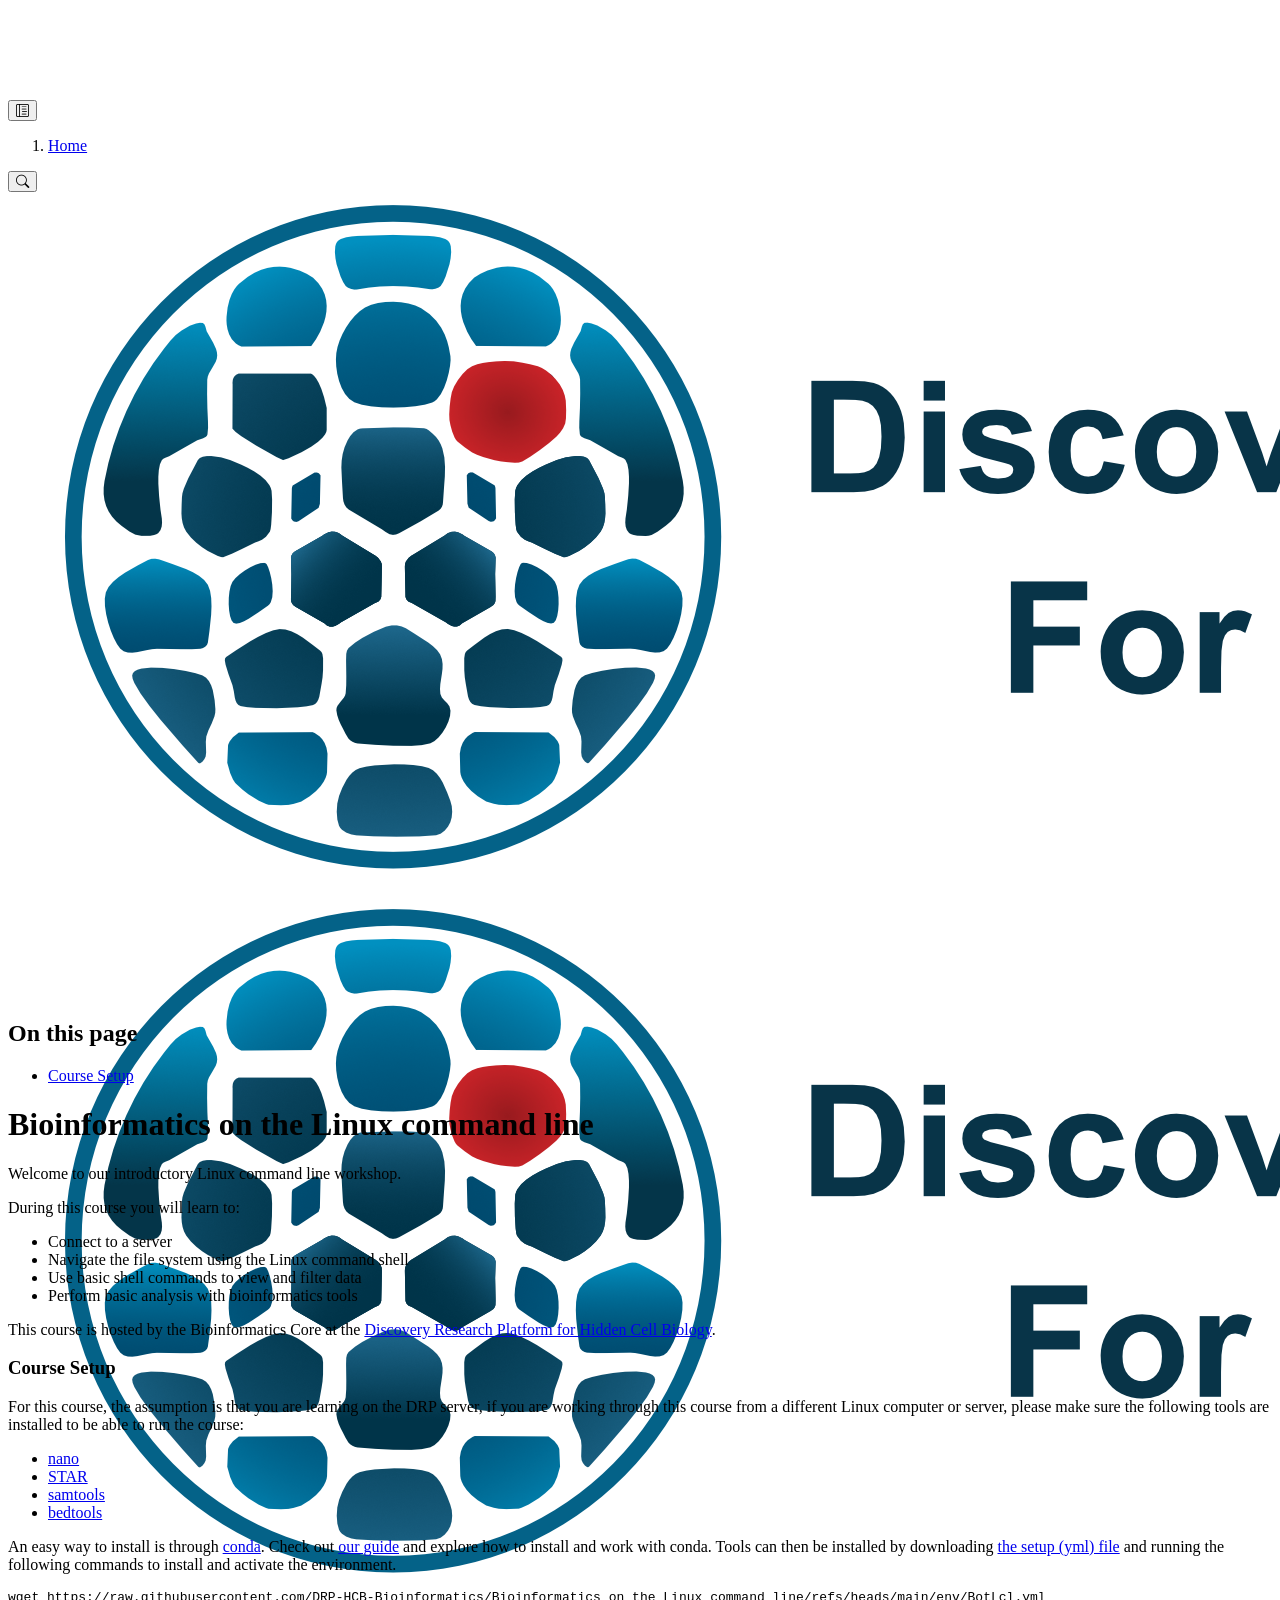
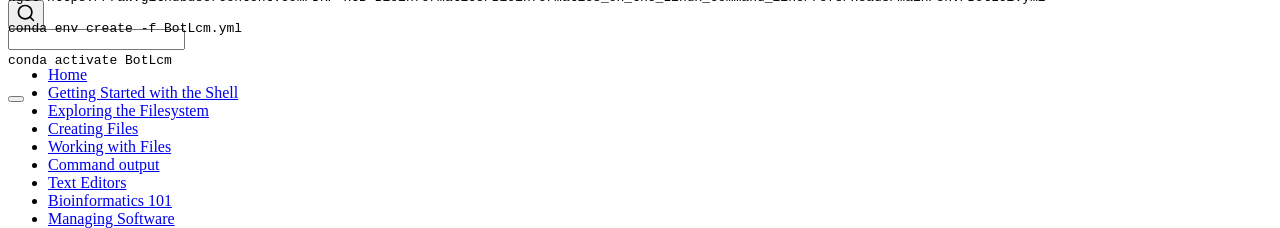
==== commit 60c3fd30: "Add installation details" ====
--- a/docs/index.html
+++ b/docs/index.html
@@ -2,16 +2,13 @@
 <html xmlns="http://www.w3.org/1999/xhtml" lang="en" xml:lang="en"><head>
 
 <meta charset="utf-8">
-<meta name="generator" content="quarto-1.9.37">
+<meta name="generator" content="quarto-1.8.27">
 
 <meta name="viewport" content="width=device-width, initial-scale=1.0, user-scalable=yes">
 
 
 <title>Bioinformatics on the Linux command line – Introduction to Linux</title>
 <style>
-/* Default styles provided by pandoc.
-** See https://pandoc.org/MANUAL.html#variables-for-html for config info.
-*/
 code{white-space: pre-wrap;}
 span.smallcaps{font-variant: small-caps;}
 div.columns{display: flex; gap: min(4vw, 1.5em);}
@@ -23,6 +20,41 @@
   margin: 0 0.8em 0.2em -1em; /* quarto-specific, see https://github.com/quarto-dev/quarto-cli/issues/4556 */ 
   vertical-align: middle;
 }
+/* CSS for syntax highlighting */
+html { -webkit-text-size-adjust: 100%; }
+pre > code.sourceCode { white-space: pre; position: relative; }
+pre > code.sourceCode > span { display: inline-block; line-height: 1.25; }
+pre > code.sourceCode > span:empty { height: 1.2em; }
+.sourceCode { overflow: visible; }
+code.sourceCode > span { color: inherit; text-decoration: inherit; }
+div.sourceCode { margin: 1em 0; }
+pre.sourceCode { margin: 0; }
+@media screen {
+div.sourceCode { overflow: auto; }
+}
+@media print {
+pre > code.sourceCode { white-space: pre-wrap; }
+pre > code.sourceCode > span { text-indent: -5em; padding-left: 5em; }
+}
+pre.numberSource code
+  { counter-reset: source-line 0; }
+pre.numberSource code > span
+  { position: relative; left: -4em; counter-increment: source-line; }
+pre.numberSource code > span > a:first-child::before
+  { content: counter(source-line);
+    position: relative; left: -1em; text-align: right; vertical-align: baseline;
+    border: none; display: inline-block;
+    -webkit-touch-callout: none; -webkit-user-select: none;
+    -khtml-user-select: none; -moz-user-select: none;
+    -ms-user-select: none; user-select: none;
+    padding: 0 4px; width: 4em;
+  }
+pre.numberSource { margin-left: 3em;  padding-left: 4px; }
+div.sourceCode
+  {   }
+@media screen {
+pre > code.sourceCode > span > a:first-child::before { text-decoration: underline; }
+}
 </style>
 
 
@@ -36,18 +68,19 @@
 <link href="./images/DRP_banner_transparent2.png" rel="icon" type="image/png">
 <script src="site_libs/quarto-html/quarto.js" type="module"></script>
 <script src="site_libs/quarto-html/tabsets/tabsets.js" type="module"></script>
+<script src="site_libs/quarto-html/axe/axe-check.js" type="module"></script>
 <script src="site_libs/quarto-html/popper.min.js"></script>
 <script src="site_libs/quarto-html/tippy.umd.min.js"></script>
 <script src="site_libs/quarto-html/anchor.min.js"></script>
 <link href="site_libs/quarto-html/tippy.css" rel="stylesheet">
-<link href="site_libs/quarto-html/quarto-syntax-highlighting-7f8f88aac4f3542376d5c11b86a4c14d.css" rel="stylesheet" class="quarto-color-scheme" id="quarto-text-highlighting-styles">
-<link href="site_libs/quarto-html/quarto-syntax-highlighting-dark-d0ae9245876894da5ac7e18953ecc5cc.css" rel="stylesheet" class="quarto-color-scheme quarto-color-alternate" id="quarto-text-highlighting-styles">
-<link href="site_libs/quarto-html/quarto-syntax-highlighting-7f8f88aac4f3542376d5c11b86a4c14d.css" rel="stylesheet" class="quarto-color-scheme-extra" id="quarto-text-highlighting-styles">
+<link href="site_libs/quarto-html/quarto-syntax-highlighting-ed96de9b727972fe78a7b5d16c58bf87.css" rel="stylesheet" class="quarto-color-scheme" id="quarto-text-highlighting-styles">
+<link href="site_libs/quarto-html/quarto-syntax-highlighting-dark-4d9afe2b8d18ee9fa5d0d57b5ed4214d.css" rel="stylesheet" class="quarto-color-scheme quarto-color-alternate" id="quarto-text-highlighting-styles">
+<link href="site_libs/quarto-html/quarto-syntax-highlighting-ed96de9b727972fe78a7b5d16c58bf87.css" rel="stylesheet" class="quarto-color-scheme-extra" id="quarto-text-highlighting-styles">
 <script src="site_libs/bootstrap/bootstrap.min.js"></script>
 <link href="site_libs/bootstrap/bootstrap-icons.css" rel="stylesheet">
-<link href="site_libs/bootstrap/bootstrap-158031087360bce0ff56dc785ce39e06.min.css" rel="stylesheet" append-hash="true" class="quarto-color-scheme" id="quarto-bootstrap" data-mode="light">
-<link href="site_libs/bootstrap/bootstrap-dark-158031087360bce0ff56dc785ce39e06.min.css" rel="stylesheet" append-hash="true" class="quarto-color-scheme quarto-color-alternate" id="quarto-bootstrap" data-mode="light">
-<link href="site_libs/bootstrap/bootstrap-158031087360bce0ff56dc785ce39e06.min.css" rel="stylesheet" append-hash="true" class="quarto-color-scheme-extra" id="quarto-bootstrap" data-mode="light">
+<link href="site_libs/bootstrap/bootstrap-f18c1536b69351b821e95049b91df005.min.css" rel="stylesheet" append-hash="true" class="quarto-color-scheme" id="quarto-bootstrap" data-mode="light">
+<link href="site_libs/bootstrap/bootstrap-dark-f18c1536b69351b821e95049b91df005.min.css" rel="stylesheet" append-hash="true" class="quarto-color-scheme quarto-color-alternate" id="quarto-bootstrap" data-mode="light">
+<link href="site_libs/bootstrap/bootstrap-f18c1536b69351b821e95049b91df005.min.css" rel="stylesheet" append-hash="true" class="quarto-color-scheme-extra" id="quarto-bootstrap" data-mode="light">
 <script id="quarto-search-options" type="application/json">{
   "location": "sidebar",
   "copy-button": false,
@@ -174,8 +207,14 @@
 </nav>
 <div id="quarto-sidebar-glass" class="quarto-sidebar-collapse-item" data-bs-toggle="collapse" data-bs-target=".quarto-sidebar-collapse-item"></div>
 <!-- margin-sidebar -->
-    <div id="quarto-margin-sidebar" class="sidebar margin-sidebar zindex-bottom">
-        
+    <div id="quarto-margin-sidebar" class="sidebar margin-sidebar">
+        <nav id="TOC" role="doc-toc" class="toc-active">
+    <h2 id="toc-title">On this page</h2>
+   
+  <ul>
+  <li><a href="#course-setup" id="toc-course-setup" class="nav-link active" data-scroll-target="#course-setup">Course Setup</a></li>
+  </ul>
+</nav>
     </div>
 <!-- main -->
 <main class="content" id="quarto-document-content">
@@ -208,8 +247,24 @@
 <li>Perform basic analysis with bioinformatics tools</li>
 </ul>
 <p>This course is hosted by the Bioinformatics Core at the <a href="https://biology.ed.ac.uk/drp">Discovery Research Platform for Hidden Cell Biology</a>.</p>
-
-
+<section id="course-setup" class="level3">
+<h3 class="anchored" data-anchor-id="course-setup">Course Setup</h3>
+<p>For this course, the assumption is that you are learning on the DRP server, if you are working through this course from a different Linux computer or server, please make sure the following tools are installed to be able to run the course:</p>
+<ul>
+<li><a href="https://www.nano-editor.org/">nano</a></li>
+<li><a href="https://github.com/alexdobin/STAR">STAR</a></li>
+<li><a href="https://www.htslib.org/">samtools</a></li>
+<li><a href="https://bedtools.readthedocs.io/en/stable/">bedtools</a></li>
+</ul>
+<p>An easy way to install is through <a href="https://continuumio-docs.readthedocs-hosted.com/miniconda/">conda</a>. Check out <a href="https://drp-hcb-bioinformatics.github.io/DRP-HCB-Bioinformatics/software.html">our guide</a> and explore how to install and work with conda. Tools can then be installed by downloading <a href="https://raw.githubusercontent.com/DRP-HCB-Bioinformatics/Bioinformatics_on_the_Linux_command_line/refs/heads/main/env/BotLcl.yml">the setup (yml) file</a> and running the following commands to install and activate the environment.</p>
+<div class="code-copy-outer-scaffold"><div class="sourceCode" id="cb1"><pre class="sourceCode bash code-with-copy"><code class="sourceCode bash"><span id="cb1-1"><a href="#cb1-1" aria-hidden="true" tabindex="-1"></a><span class="fu">wget</span> https://raw.githubusercontent.com/DRP-HCB-Bioinformatics/Bioinformatics_on_the_Linux_command_line/refs/heads/main/env/BotLcl.yml</span>
+<span id="cb1-2"><a href="#cb1-2" aria-hidden="true" tabindex="-1"></a></span>
+<span id="cb1-3"><a href="#cb1-3" aria-hidden="true" tabindex="-1"></a><span class="ex">conda</span> env create <span class="at">-f</span> BotLcm.yml</span>
+<span id="cb1-4"><a href="#cb1-4" aria-hidden="true" tabindex="-1"></a></span>
+<span id="cb1-5"><a href="#cb1-5" aria-hidden="true" tabindex="-1"></a><span class="ex">conda</span> activate BotLcm</span></code></pre></div><button title="Copy to Clipboard" class="code-copy-button"><i class="bi"></i></button></div>
+
+
+</section>
 
 </main> <!-- /main -->
 <script id="quarto-html-after-body" type="application/javascript">
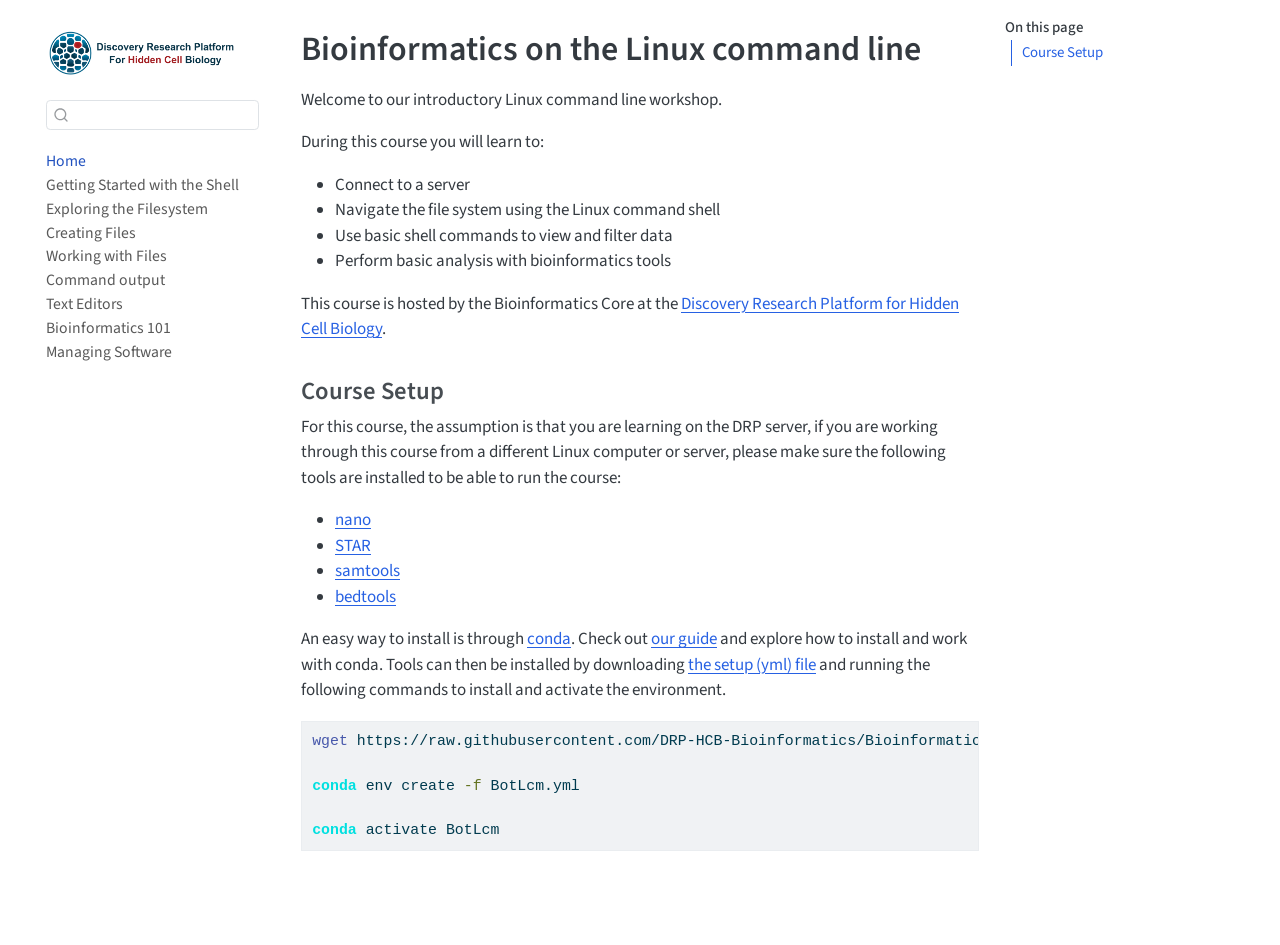
==== commit 81ff10b4: "Add files" ====
--- a/docs/index.html
+++ b/docs/index.html
@@ -2,13 +2,16 @@
 <html xmlns="http://www.w3.org/1999/xhtml" lang="en" xml:lang="en"><head>
 
 <meta charset="utf-8">
-<meta name="generator" content="quarto-1.8.27">
+<meta name="generator" content="quarto-1.9.37">
 
 <meta name="viewport" content="width=device-width, initial-scale=1.0, user-scalable=yes">
 
 
 <title>Bioinformatics on the Linux command line – Introduction to Linux</title>
 <style>
+/* Default styles provided by pandoc.
+** See https://pandoc.org/MANUAL.html#variables-for-html for config info.
+*/
 code{white-space: pre-wrap;}
 span.smallcaps{font-variant: small-caps;}
 div.columns{display: flex; gap: min(4vw, 1.5em);}
@@ -68,19 +71,18 @@
 <link href="./images/DRP_banner_transparent2.png" rel="icon" type="image/png">
 <script src="site_libs/quarto-html/quarto.js" type="module"></script>
 <script src="site_libs/quarto-html/tabsets/tabsets.js" type="module"></script>
-<script src="site_libs/quarto-html/axe/axe-check.js" type="module"></script>
 <script src="site_libs/quarto-html/popper.min.js"></script>
 <script src="site_libs/quarto-html/tippy.umd.min.js"></script>
 <script src="site_libs/quarto-html/anchor.min.js"></script>
 <link href="site_libs/quarto-html/tippy.css" rel="stylesheet">
-<link href="site_libs/quarto-html/quarto-syntax-highlighting-ed96de9b727972fe78a7b5d16c58bf87.css" rel="stylesheet" class="quarto-color-scheme" id="quarto-text-highlighting-styles">
-<link href="site_libs/quarto-html/quarto-syntax-highlighting-dark-4d9afe2b8d18ee9fa5d0d57b5ed4214d.css" rel="stylesheet" class="quarto-color-scheme quarto-color-alternate" id="quarto-text-highlighting-styles">
-<link href="site_libs/quarto-html/quarto-syntax-highlighting-ed96de9b727972fe78a7b5d16c58bf87.css" rel="stylesheet" class="quarto-color-scheme-extra" id="quarto-text-highlighting-styles">
+<link href="site_libs/quarto-html/quarto-syntax-highlighting-7f8f88aac4f3542376d5c11b86a4c14d.css" rel="stylesheet" class="quarto-color-scheme" id="quarto-text-highlighting-styles">
+<link href="site_libs/quarto-html/quarto-syntax-highlighting-dark-d0ae9245876894da5ac7e18953ecc5cc.css" rel="stylesheet" class="quarto-color-scheme quarto-color-alternate" id="quarto-text-highlighting-styles">
+<link href="site_libs/quarto-html/quarto-syntax-highlighting-7f8f88aac4f3542376d5c11b86a4c14d.css" rel="stylesheet" class="quarto-color-scheme-extra" id="quarto-text-highlighting-styles">
 <script src="site_libs/bootstrap/bootstrap.min.js"></script>
 <link href="site_libs/bootstrap/bootstrap-icons.css" rel="stylesheet">
-<link href="site_libs/bootstrap/bootstrap-f18c1536b69351b821e95049b91df005.min.css" rel="stylesheet" append-hash="true" class="quarto-color-scheme" id="quarto-bootstrap" data-mode="light">
-<link href="site_libs/bootstrap/bootstrap-dark-f18c1536b69351b821e95049b91df005.min.css" rel="stylesheet" append-hash="true" class="quarto-color-scheme quarto-color-alternate" id="quarto-bootstrap" data-mode="light">
-<link href="site_libs/bootstrap/bootstrap-f18c1536b69351b821e95049b91df005.min.css" rel="stylesheet" append-hash="true" class="quarto-color-scheme-extra" id="quarto-bootstrap" data-mode="light">
+<link href="site_libs/bootstrap/bootstrap-158031087360bce0ff56dc785ce39e06.min.css" rel="stylesheet" append-hash="true" class="quarto-color-scheme" id="quarto-bootstrap" data-mode="light">
+<link href="site_libs/bootstrap/bootstrap-dark-158031087360bce0ff56dc785ce39e06.min.css" rel="stylesheet" append-hash="true" class="quarto-color-scheme quarto-color-alternate" id="quarto-bootstrap" data-mode="light">
+<link href="site_libs/bootstrap/bootstrap-158031087360bce0ff56dc785ce39e06.min.css" rel="stylesheet" append-hash="true" class="quarto-color-scheme-extra" id="quarto-bootstrap" data-mode="light">
 <script id="quarto-search-options" type="application/json">{
   "location": "sidebar",
   "copy-button": false,
--- a/docs/site_libs/quarto-html/quarto-syntax-highlighting-7f8f88aac4f3542376d5c11b86a4c14d.css
+++ b/docs/site_libs/quarto-html/quarto-syntax-highlighting-7f8f88aac4f3542376d5c11b86a4c14d.css
@@ -0,0 +1,236 @@
+/* quarto syntax highlight colors */
+:root {
+  --quarto-hl-ot-color: #003B4F;
+  --quarto-hl-at-color: #657422;
+  --quarto-hl-ss-color: #20794D;
+  --quarto-hl-an-color: #5E5E5E;
+  --quarto-hl-fu-color: #4758AB;
+  --quarto-hl-st-color: #20794D;
+  --quarto-hl-cf-color: #003B4F;
+  --quarto-hl-op-color: #5E5E5E;
+  --quarto-hl-er-color: #AD0000;
+  --quarto-hl-bn-color: #AD0000;
+  --quarto-hl-al-color: #AD0000;
+  --quarto-hl-va-color: #111111;
+  --quarto-hl-bu-color: inherit;
+  --quarto-hl-ex-color: inherit;
+  --quarto-hl-pp-color: #AD0000;
+  --quarto-hl-in-color: #5E5E5E;
+  --quarto-hl-vs-color: #20794D;
+  --quarto-hl-wa-color: #5E5E5E;
+  --quarto-hl-do-color: #5E5E5E;
+  --quarto-hl-im-color: #00769E;
+  --quarto-hl-ch-color: #20794D;
+  --quarto-hl-dt-color: #AD0000;
+  --quarto-hl-fl-color: #AD0000;
+  --quarto-hl-co-color: #5E5E5E;
+  --quarto-hl-cv-color: #5E5E5E;
+  --quarto-hl-cn-color: #8f5902;
+  --quarto-hl-sc-color: #5E5E5E;
+  --quarto-hl-dv-color: #AD0000;
+  --quarto-hl-kw-color: #003B4F;
+}
+
+/* other quarto variables */
+:root {
+  --quarto-font-monospace: SFMono-Regular, Menlo, Monaco, Consolas, "Liberation Mono", "Courier New", monospace;
+}
+
+/* syntax highlight based on Pandoc's rules */
+pre > code.sourceCode > span {
+  color: #003B4F;
+}
+
+code.sourceCode > span {
+  color: #003B4F;
+}
+
+div.sourceCode,
+div.sourceCode pre.sourceCode {
+  color: #003B4F;
+}
+
+/* Normal */
+code span {
+  color: #003B4F;
+}
+
+/* Alert */
+code span.al {
+  color: #AD0000;
+  font-style: inherit;
+}
+
+/* Annotation */
+code span.an {
+  color: #5E5E5E;
+  font-style: inherit;
+}
+
+/* Attribute */
+code span.at {
+  color: #657422;
+  font-style: inherit;
+}
+
+/* BaseN */
+code span.bn {
+  color: #AD0000;
+  font-style: inherit;
+}
+
+/* BuiltIn */
+code span.bu {
+  font-style: inherit;
+}
+
+/* ControlFlow */
+code span.cf {
+  color: #003B4F;
+  font-weight: bold;
+  font-style: inherit;
+}
+
+/* Char */
+code span.ch {
+  color: #20794D;
+  font-style: inherit;
+}
+
+/* Constant */
+code span.cn {
+  color: #8f5902;
+  font-style: inherit;
+}
+
+/* Comment */
+code span.co {
+  color: #5E5E5E;
+  font-style: inherit;
+}
+
+/* CommentVar */
+code span.cv {
+  color: #5E5E5E;
+  font-style: italic;
+}
+
+/* Documentation */
+code span.do {
+  color: #5E5E5E;
+  font-style: italic;
+}
+
+/* DataType */
+code span.dt {
+  color: #AD0000;
+  font-style: inherit;
+}
+
+/* DecVal */
+code span.dv {
+  color: #AD0000;
+  font-style: inherit;
+}
+
+/* Error */
+code span.er {
+  color: #AD0000;
+  font-style: inherit;
+}
+
+/* Extension */
+code span.ex {
+  font-style: inherit;
+}
+
+/* Float */
+code span.fl {
+  color: #AD0000;
+  font-style: inherit;
+}
+
+/* Function */
+code span.fu {
+  color: #4758AB;
+  font-style: inherit;
+}
+
+/* Import */
+code span.im {
+  color: #00769E;
+  font-style: inherit;
+}
+
+/* Information */
+code span.in {
+  color: #5E5E5E;
+  font-style: inherit;
+}
+
+/* Keyword */
+code span.kw {
+  color: #003B4F;
+  font-weight: bold;
+  font-style: inherit;
+}
+
+/* Operator */
+code span.op {
+  color: #5E5E5E;
+  font-style: inherit;
+}
+
+/* Other */
+code span.ot {
+  color: #003B4F;
+  font-style: inherit;
+}
+
+/* Preprocessor */
+code span.pp {
+  color: #AD0000;
+  font-style: inherit;
+}
+
+/* SpecialChar */
+code span.sc {
+  color: #5E5E5E;
+  font-style: inherit;
+}
+
+/* SpecialString */
+code span.ss {
+  color: #20794D;
+  font-style: inherit;
+}
+
+/* String */
+code span.st {
+  color: #20794D;
+  font-style: inherit;
+}
+
+/* Variable */
+code span.va {
+  color: #111111;
+  font-style: inherit;
+}
+
+/* VerbatimString */
+code span.vs {
+  color: #20794D;
+  font-style: inherit;
+}
+
+/* Warning */
+code span.wa {
+  color: #5E5E5E;
+  font-style: italic;
+}
+
+.prevent-inlining {
+  content: "</";
+}
+
+/*# sourceMappingURL=789ad8cd35626ba772517505b42a116e.css.map */
--- a/docs/site_libs/quarto-html/quarto-syntax-highlighting-dark-d0ae9245876894da5ac7e18953ecc5cc.css
+++ b/docs/site_libs/quarto-html/quarto-syntax-highlighting-dark-d0ae9245876894da5ac7e18953ecc5cc.css
@@ -0,0 +1,219 @@
+/* quarto syntax highlight colors */
+:root {
+  --quarto-hl-al-color: #f07178;
+  --quarto-hl-an-color: #d4d0ab;
+  --quarto-hl-at-color: #00e0e0;
+  --quarto-hl-bn-color: #d4d0ab;
+  --quarto-hl-bu-color: #abe338;
+  --quarto-hl-ch-color: #abe338;
+  --quarto-hl-co-color: #f8f8f2;
+  --quarto-hl-cv-color: #ffd700;
+  --quarto-hl-cn-color: #ffd700;
+  --quarto-hl-cf-color: #ffa07a;
+  --quarto-hl-dt-color: #ffa07a;
+  --quarto-hl-dv-color: #d4d0ab;
+  --quarto-hl-do-color: #f8f8f2;
+  --quarto-hl-er-color: #f07178;
+  --quarto-hl-ex-color: #00e0e0;
+  --quarto-hl-fl-color: #d4d0ab;
+  --quarto-hl-fu-color: #ffa07a;
+  --quarto-hl-im-color: #abe338;
+  --quarto-hl-in-color: #d4d0ab;
+  --quarto-hl-kw-color: #ffa07a;
+  --quarto-hl-op-color: #ffa07a;
+  --quarto-hl-ot-color: #00e0e0;
+  --quarto-hl-pp-color: #dcc6e0;
+  --quarto-hl-re-color: #00e0e0;
+  --quarto-hl-sc-color: #abe338;
+  --quarto-hl-ss-color: #abe338;
+  --quarto-hl-st-color: #abe338;
+  --quarto-hl-va-color: #00e0e0;
+  --quarto-hl-vs-color: #abe338;
+  --quarto-hl-wa-color: #dcc6e0;
+}
+
+/* other quarto variables */
+:root {
+  --quarto-font-monospace: SFMono-Regular, Menlo, Monaco, Consolas, "Liberation Mono", "Courier New", monospace;
+}
+
+/* syntax highlight based on Pandoc's rules */
+pre > code.sourceCode > span {
+  color: #f8f8f2;
+}
+
+code.sourceCode > span {
+  color: #f8f8f2;
+}
+
+div.sourceCode,
+div.sourceCode pre.sourceCode {
+  color: #f8f8f2;
+}
+
+/* Normal */
+code span {
+  color: #f8f8f2;
+}
+
+/* Alert */
+code span.al {
+  color: #f07178;
+}
+
+/* Annotation */
+code span.an {
+  color: #d4d0ab;
+}
+
+/* Attribute */
+code span.at {
+  color: #00e0e0;
+}
+
+/* BaseN */
+code span.bn {
+  color: #d4d0ab;
+}
+
+/* BuiltIn */
+code span.bu {
+  color: #abe338;
+}
+
+/* ControlFlow */
+code span.cf {
+  font-weight: bold;
+  color: #ffa07a;
+}
+
+/* Char */
+code span.ch {
+  color: #abe338;
+}
+
+/* Constant */
+code span.cn {
+  color: #ffd700;
+}
+
+/* Comment */
+code span.co {
+  font-style: italic;
+  color: #f8f8f2;
+}
+
+/* CommentVar */
+code span.cv {
+  color: #ffd700;
+}
+
+/* Documentation */
+code span.do {
+  color: #f8f8f2;
+}
+
+/* DataType */
+code span.dt {
+  color: #ffa07a;
+}
+
+/* DecVal */
+code span.dv {
+  color: #d4d0ab;
+}
+
+/* Error */
+code span.er {
+  color: #f07178;
+  text-decoration: underline;
+}
+
+/* Extension */
+code span.ex {
+  font-weight: bold;
+  color: #00e0e0;
+}
+
+/* Float */
+code span.fl {
+  color: #d4d0ab;
+}
+
+/* Function */
+code span.fu {
+  color: #ffa07a;
+}
+
+/* Import */
+code span.im {
+  color: #abe338;
+}
+
+/* Information */
+code span.in {
+  color: #d4d0ab;
+}
+
+/* Keyword */
+code span.kw {
+  font-weight: bold;
+  color: #ffa07a;
+}
+
+/* Operator */
+code span.op {
+  color: #ffa07a;
+}
+
+/* Other */
+code span.ot {
+  color: #00e0e0;
+}
+
+/* Preprocessor */
+code span.pp {
+  color: #dcc6e0;
+}
+
+/* RegionMarker */
+code span.re {
+  background-color: #f8f8f2;
+  color: #00e0e0;
+}
+
+/* SpecialChar */
+code span.sc {
+  color: #abe338;
+}
+
+/* SpecialString */
+code span.ss {
+  color: #abe338;
+}
+
+/* String */
+code span.st {
+  color: #abe338;
+}
+
+/* Variable */
+code span.va {
+  color: #00e0e0;
+}
+
+/* VerbatimString */
+code span.vs {
+  color: #abe338;
+}
+
+/* Warning */
+code span.wa {
+  color: #dcc6e0;
+}
+
+.prevent-inlining {
+  content: "</";
+}
+
+/*# sourceMappingURL=e2dac9153eaf3c552d5043f9565d03d7.css.map */
--- a/docs/site_libs/quarto-html/quarto-syntax-highlighting-7f8f88aac4f3542376d5c11b86a4c14d.css
+++ b/docs/site_libs/quarto-html/quarto-syntax-highlighting-7f8f88aac4f3542376d5c11b86a4c14d.css
@@ -0,0 +1,236 @@
+/* quarto syntax highlight colors */
+:root {
+  --quarto-hl-ot-color: #003B4F;
+  --quarto-hl-at-color: #657422;
+  --quarto-hl-ss-color: #20794D;
+  --quarto-hl-an-color: #5E5E5E;
+  --quarto-hl-fu-color: #4758AB;
+  --quarto-hl-st-color: #20794D;
+  --quarto-hl-cf-color: #003B4F;
+  --quarto-hl-op-color: #5E5E5E;
+  --quarto-hl-er-color: #AD0000;
+  --quarto-hl-bn-color: #AD0000;
+  --quarto-hl-al-color: #AD0000;
+  --quarto-hl-va-color: #111111;
+  --quarto-hl-bu-color: inherit;
+  --quarto-hl-ex-color: inherit;
+  --quarto-hl-pp-color: #AD0000;
+  --quarto-hl-in-color: #5E5E5E;
+  --quarto-hl-vs-color: #20794D;
+  --quarto-hl-wa-color: #5E5E5E;
+  --quarto-hl-do-color: #5E5E5E;
+  --quarto-hl-im-color: #00769E;
+  --quarto-hl-ch-color: #20794D;
+  --quarto-hl-dt-color: #AD0000;
+  --quarto-hl-fl-color: #AD0000;
+  --quarto-hl-co-color: #5E5E5E;
+  --quarto-hl-cv-color: #5E5E5E;
+  --quarto-hl-cn-color: #8f5902;
+  --quarto-hl-sc-color: #5E5E5E;
+  --quarto-hl-dv-color: #AD0000;
+  --quarto-hl-kw-color: #003B4F;
+}
+
+/* other quarto variables */
+:root {
+  --quarto-font-monospace: SFMono-Regular, Menlo, Monaco, Consolas, "Liberation Mono", "Courier New", monospace;
+}
+
+/* syntax highlight based on Pandoc's rules */
+pre > code.sourceCode > span {
+  color: #003B4F;
+}
+
+code.sourceCode > span {
+  color: #003B4F;
+}
+
+div.sourceCode,
+div.sourceCode pre.sourceCode {
+  color: #003B4F;
+}
+
+/* Normal */
+code span {
+  color: #003B4F;
+}
+
+/* Alert */
+code span.al {
+  color: #AD0000;
+  font-style: inherit;
+}
+
+/* Annotation */
+code span.an {
+  color: #5E5E5E;
+  font-style: inherit;
+}
+
+/* Attribute */
+code span.at {
+  color: #657422;
+  font-style: inherit;
+}
+
+/* BaseN */
+code span.bn {
+  color: #AD0000;
+  font-style: inherit;
+}
+
+/* BuiltIn */
+code span.bu {
+  font-style: inherit;
+}
+
+/* ControlFlow */
+code span.cf {
+  color: #003B4F;
+  font-weight: bold;
+  font-style: inherit;
+}
+
+/* Char */
+code span.ch {
+  color: #20794D;
+  font-style: inherit;
+}
+
+/* Constant */
+code span.cn {
+  color: #8f5902;
+  font-style: inherit;
+}
+
+/* Comment */
+code span.co {
+  color: #5E5E5E;
+  font-style: inherit;
+}
+
+/* CommentVar */
+code span.cv {
+  color: #5E5E5E;
+  font-style: italic;
+}
+
+/* Documentation */
+code span.do {
+  color: #5E5E5E;
+  font-style: italic;
+}
+
+/* DataType */
+code span.dt {
+  color: #AD0000;
+  font-style: inherit;
+}
+
+/* DecVal */
+code span.dv {
+  color: #AD0000;
+  font-style: inherit;
+}
+
+/* Error */
+code span.er {
+  color: #AD0000;
+  font-style: inherit;
+}
+
+/* Extension */
+code span.ex {
+  font-style: inherit;
+}
+
+/* Float */
+code span.fl {
+  color: #AD0000;
+  font-style: inherit;
+}
+
+/* Function */
+code span.fu {
+  color: #4758AB;
+  font-style: inherit;
+}
+
+/* Import */
+code span.im {
+  color: #00769E;
+  font-style: inherit;
+}
+
+/* Information */
+code span.in {
+  color: #5E5E5E;
+  font-style: inherit;
+}
+
+/* Keyword */
+code span.kw {
+  color: #003B4F;
+  font-weight: bold;
+  font-style: inherit;
+}
+
+/* Operator */
+code span.op {
+  color: #5E5E5E;
+  font-style: inherit;
+}
+
+/* Other */
+code span.ot {
+  color: #003B4F;
+  font-style: inherit;
+}
+
+/* Preprocessor */
+code span.pp {
+  color: #AD0000;
+  font-style: inherit;
+}
+
+/* SpecialChar */
+code span.sc {
+  color: #5E5E5E;
+  font-style: inherit;
+}
+
+/* SpecialString */
+code span.ss {
+  color: #20794D;
+  font-style: inherit;
+}
+
+/* String */
+code span.st {
+  color: #20794D;
+  font-style: inherit;
+}
+
+/* Variable */
+code span.va {
+  color: #111111;
+  font-style: inherit;
+}
+
+/* VerbatimString */
+code span.vs {
+  color: #20794D;
+  font-style: inherit;
+}
+
+/* Warning */
+code span.wa {
+  color: #5E5E5E;
+  font-style: italic;
+}
+
+.prevent-inlining {
+  content: "</";
+}
+
+/*# sourceMappingURL=789ad8cd35626ba772517505b42a116e.css.map */
